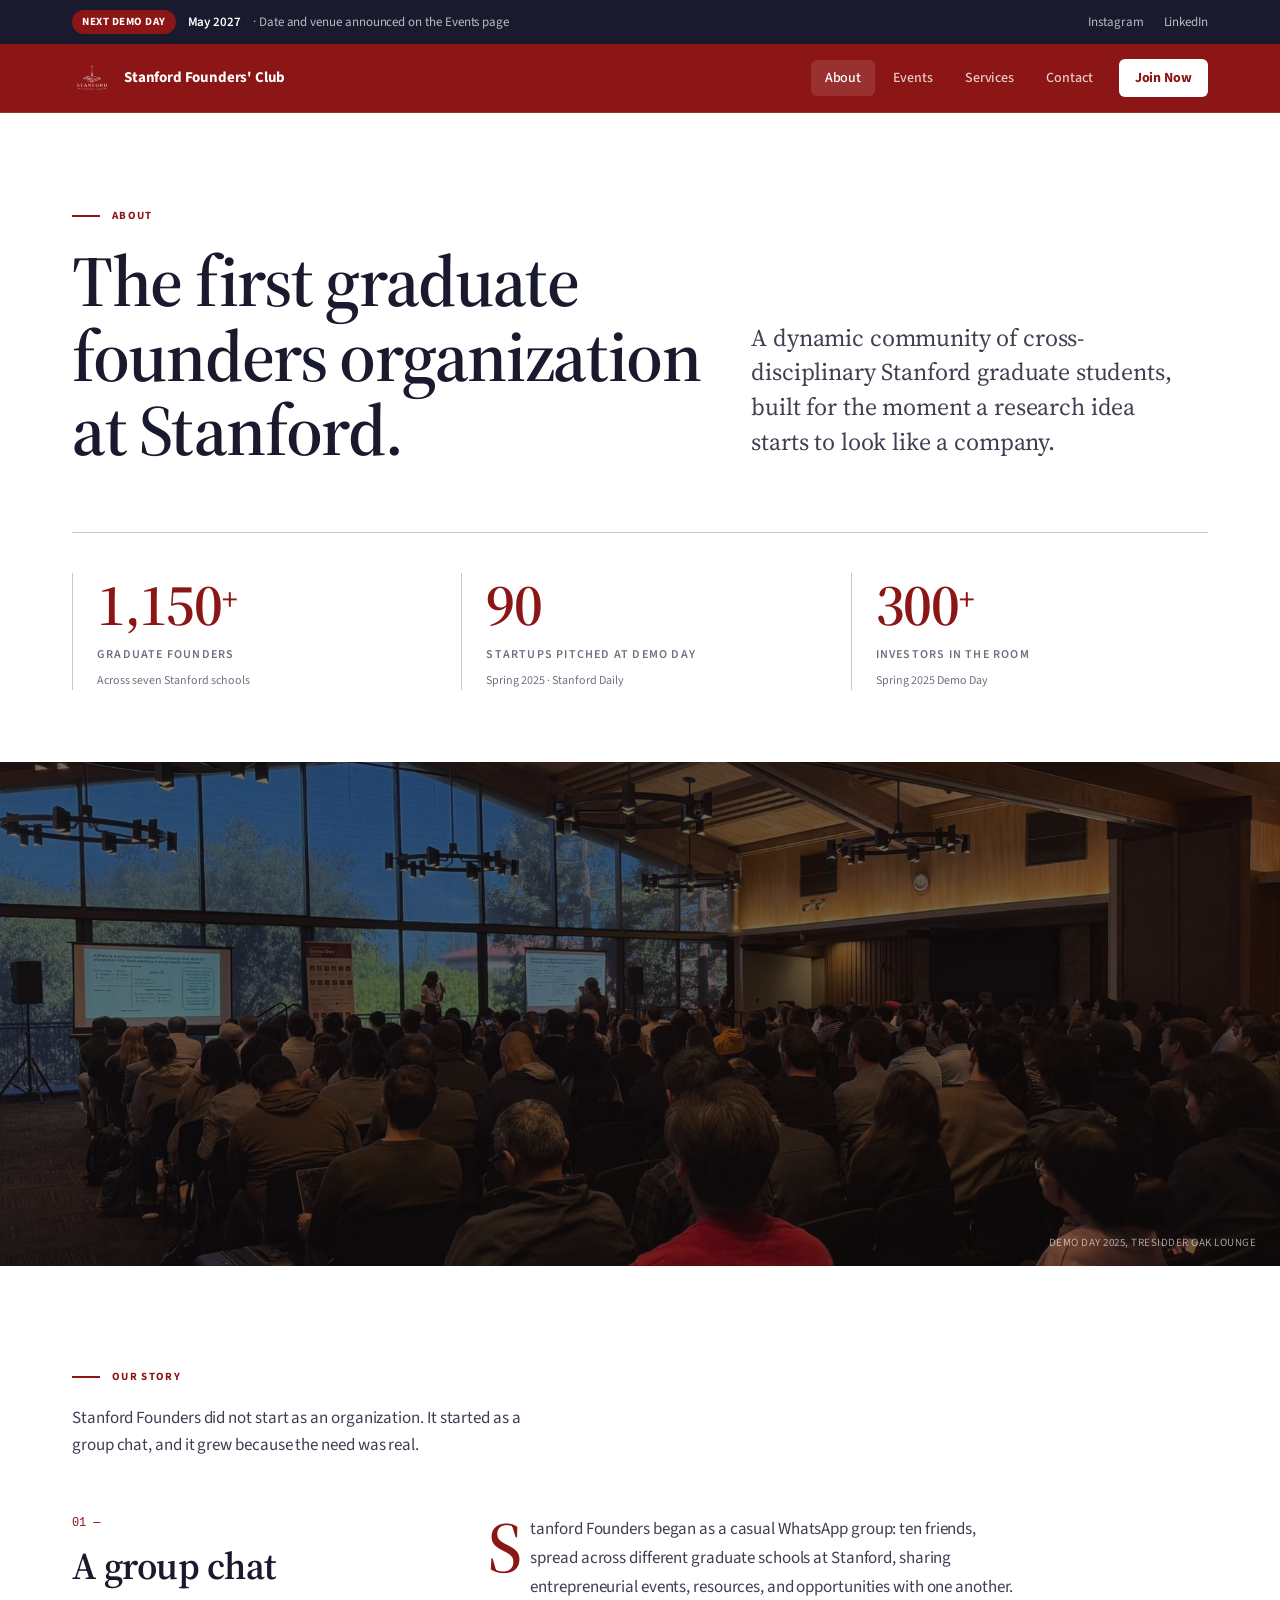
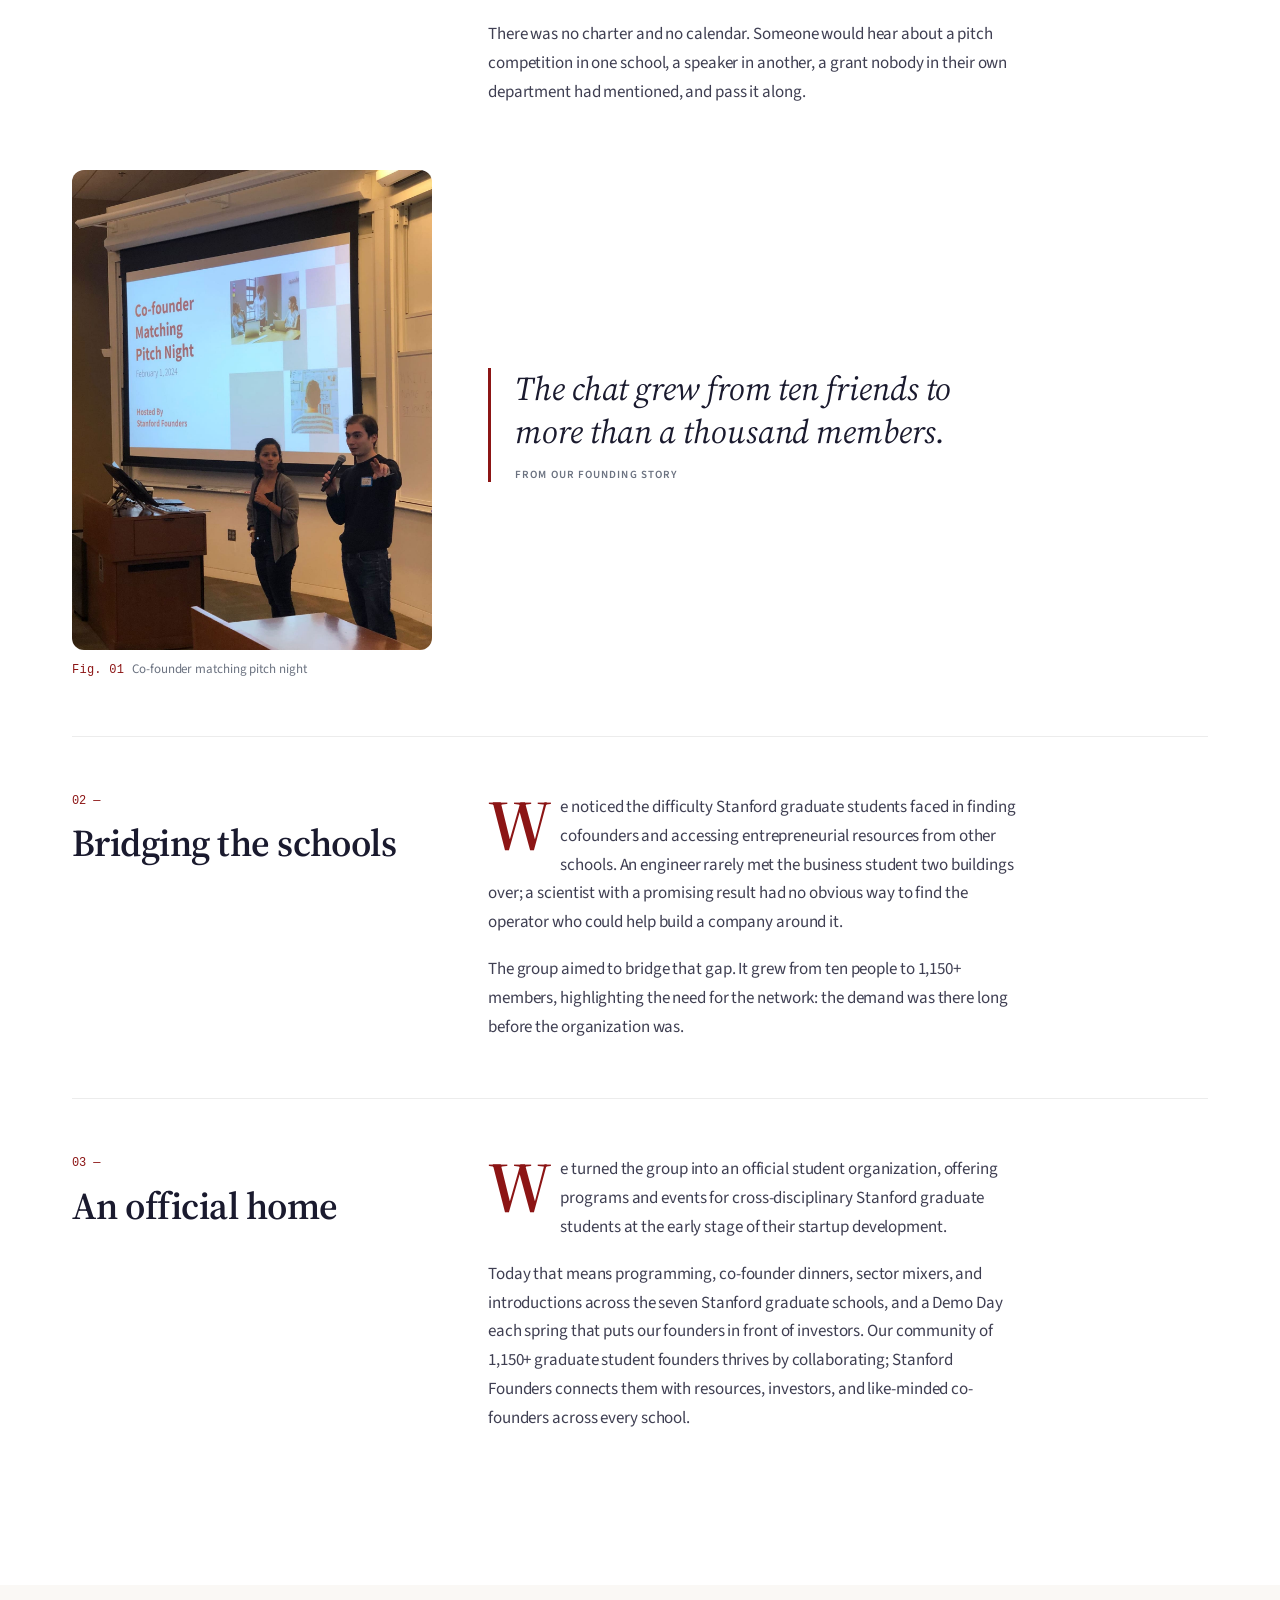
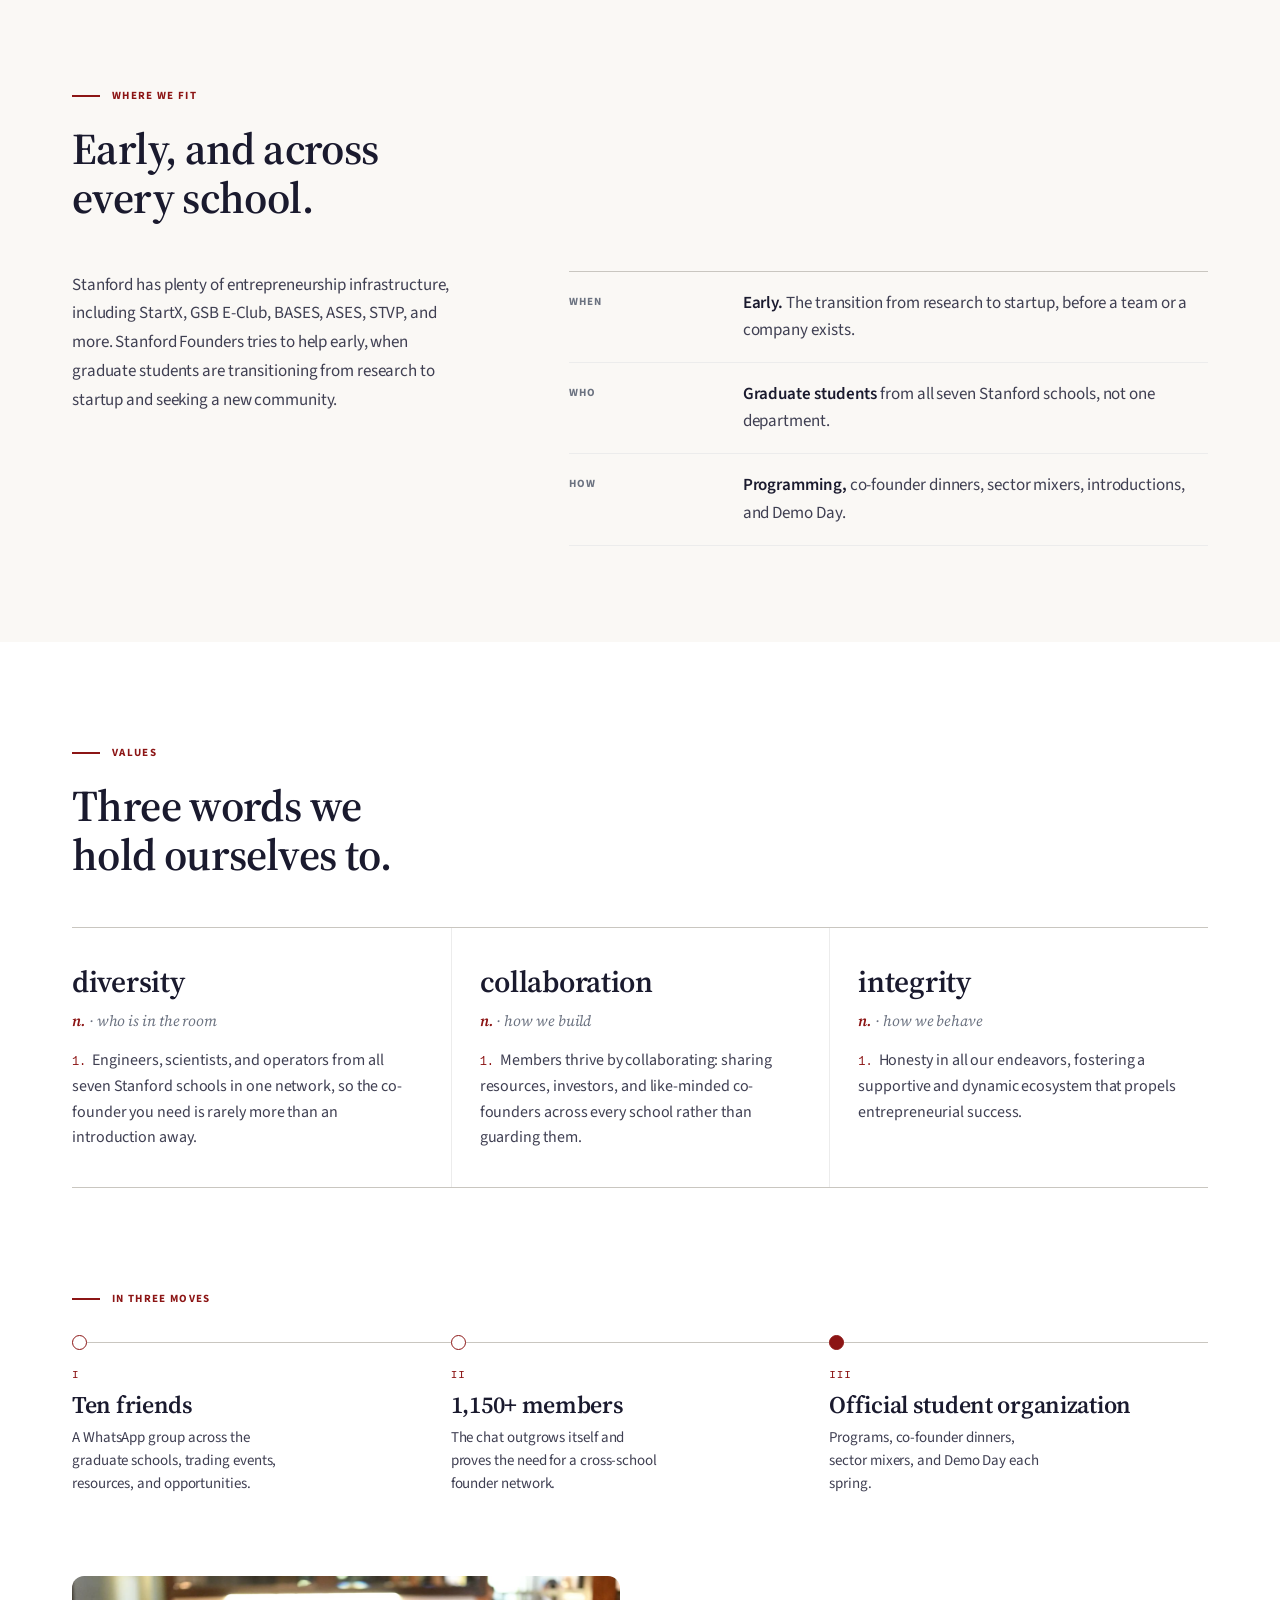
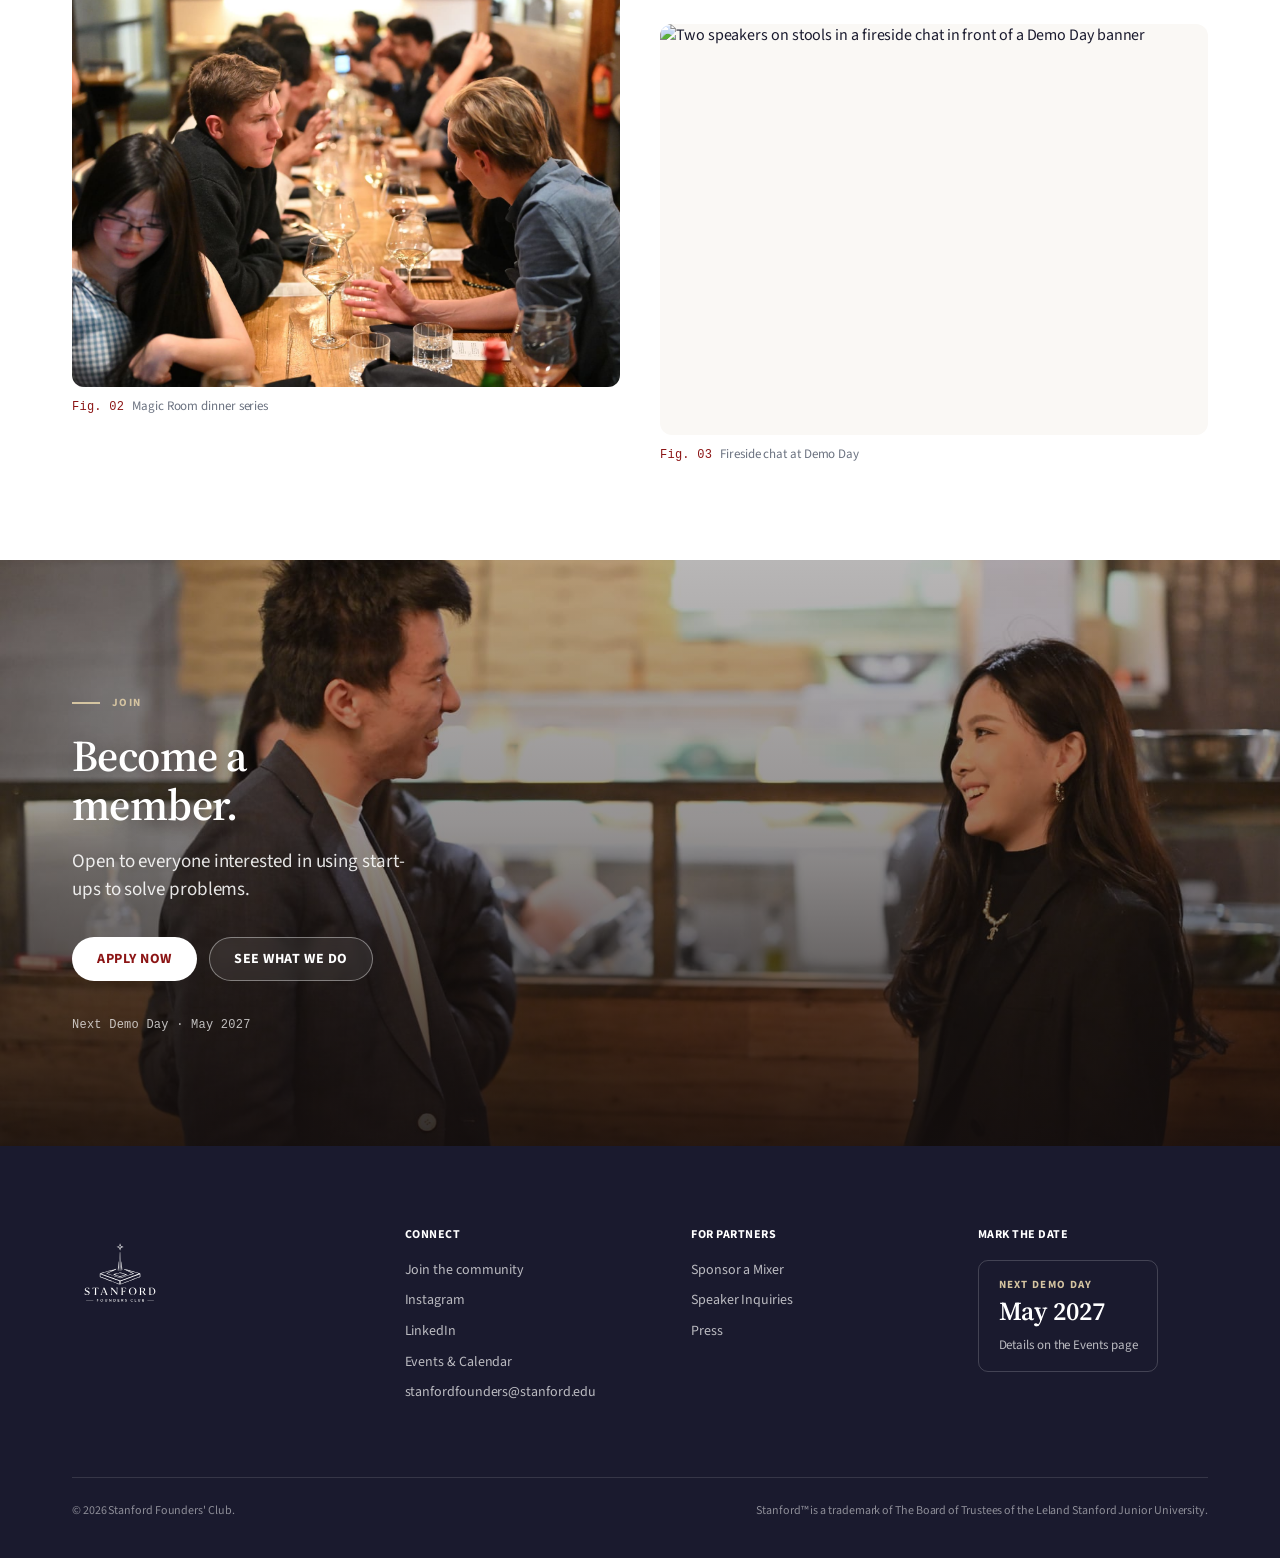
==== about.html @ 64af8422 "Redesign About and Contact pages on the brand refresh - About: headline spread with sourced stats, D" ====
<!DOCTYPE html>
<html lang="en">
<head>
<meta charset="UTF-8">
<meta name="viewport" content="width=device-width, initial-scale=1.0">
<title>About | Stanford Founders</title>
<meta name="description" content="Stanford Founders' Club is the first graduate founders organization at Stanford: 1,150+ graduate students across seven schools, grown from a ten-person group chat into an official student organization.">
<link rel="stylesheet" href="static/css/styles.css">
<link rel="icon" href="assets/logo/SFC_Cardinal.svg" type="image/svg+xml">
<script src="static/js/components.js" defer></script>
<style>
  /* ── Opening spread ── */
  .about-open { padding: 88px 0 72px; }
  .about-open .grid { align-items: end; }
  .about-open .display { max-width: 19ch; }
  .about-open .lede-serif { max-width: 36ch; }
  @media (min-width: 900px) {
    .about-open .lede-serif { padding-bottom: 8px; }
  }
  .about-open .rule--strong { margin: 64px 0 40px; }
  @media (max-width: 880px) {
    .about-open { padding: 56px 0 56px; }
    .about-open .rule--strong { margin: 40px 0 32px; }
  }

  /* ── Full-bleed photograph, no copy over it ── */
  .about-band { padding: 0; min-height: 56vh; }
  @media (max-width: 880px) { .about-band { min-height: 42vh; } }

  /* ── Story chapters ── */
  .about-story .story-head { max-width: 60ch; margin-bottom: 56px; }
  .about-story .story-head p { font-size: 17px; line-height: 1.6; color: var(--text-2); }
  .about-interlude {
    display: grid; gap: 32px; align-items: center;
    padding: 8px 0 56px;
  }
  @media (min-width: 900px) {
    .about-interlude { grid-template-columns: 4fr 8fr; gap: 56px; }
  }
  .about-interlude .pullquote { margin: 0; }
  .about-interlude .fig { max-width: 360px; }
  @media (max-width: 880px) { .about-interlude .fig { max-width: 300px; } }

  /* ── Positioning ledger ── */
  .about-fit .display-md { max-width: 20ch; margin-bottom: 48px; }
  .about-fit .prose p { max-width: 48ch; }
  .about-fit .grid { align-items: start; }

  /* ── Values glossary ── */
  .about-values .display-md { max-width: 22ch; margin-bottom: 48px; }

  /* ── Timeline + photo pair ── */
  .about-arc { padding-top: 0; }
  .about-arc .timeline { margin-top: 8px; }
  .about-pair { display: grid; gap: 32px; margin-top: 80px; }
  @media (min-width: 900px) {
    .about-pair { grid-template-columns: 1fr 1fr; gap: 40px; }
    .about-pair .fig:nth-child(2) { margin-top: 48px; }
  }
  @media (max-width: 880px) { .about-pair { margin-top: 56px; } }

  /* ── Closing call ── */
  .about-cta { padding: 128px 0 112px; }
  .about-cta .display-md { max-width: 14ch; }
  .about-cta p.line { font-size: 19px; line-height: 1.5; max-width: 40ch; margin-top: 18px; }
  .about-cta .actions { display: flex; gap: 12px; flex-wrap: wrap; margin-top: 32px; }
  .about-cta .next { display: block; margin-top: 36px; color: rgba(255,255,255,0.72); }
  @media (max-width: 880px) { .about-cta { padding: 88px 0 80px; } }
</style>
</head>
<body data-page="about">
<a class="skip-link" href="#main">Skip to content</a>
<div id="header-placeholder"></div>

<main id="main">

  <!-- 1. Opening spread -->
  <section class="section about-open">
    <div class="wrap">
      <div class="eyebrow-line">About</div>
      <div class="grid grid-7-5">
        <h1 class="display">The first graduate founders organization at Stanford.</h1>
        <p class="lede-serif">A dynamic community of cross-disciplinary Stanford graduate students, built for the moment a research idea starts to look like a company.</p>
      </div>
      <hr class="rule rule--strong">
      <div class="stat-row">
        <div class="stat">
          <div class="num">1,150<sup>+</sup></div>
          <div class="label">Graduate founders<span class="source">Across seven Stanford schools</span></div>
        </div>
        <div class="stat">
          <div class="num">90</div>
          <div class="label">Startups pitched at Demo Day<span class="source">Spring 2025 · Stanford Daily</span></div>
        </div>
        <div class="stat">
          <div class="num">300<sup>+</sup></div>
          <div class="label">Investors in the room<span class="source">Spring 2025 Demo Day</span></div>
        </div>
      </div>
    </div>
  </section>

  <!-- 2. Full-bleed photograph -->
  <section class="band-photo band-photo--even about-band" aria-label="Demo Day 2025 at Tresidder Oak Lounge">
    <img src="images/events/dd25-tresidder-wide.jpg" alt="A packed Tresidder Oak Lounge at Demo Day 2025, seen from the back of the room with the stage ahead" width="1800" height="1350" fetchpriority="high">
    <div class="photo-credit">Demo Day 2025, Tresidder Oak Lounge</div>
  </section>

  <!-- 3. The story, in chapters -->
  <section class="section about-story">
    <div class="wrap">
      <div class="story-head">
        <div class="eyebrow-line">Our story</div>
        <p>Stanford Founders did not start as an organization. It started as a group chat, and it grew because the need was real.</p>
      </div>

      <article class="chapter">
        <div class="chapter-head">
          <span class="no">01 —</span>
          <h2>A group chat</h2>
        </div>
        <div class="prose drop-cap">
          <p>Stanford Founders began as a casual WhatsApp group: ten friends, spread across different graduate schools at Stanford, sharing entrepreneurial events, resources, and opportunities with one another.</p>
          <p>There was no charter and no calendar. Someone would hear about a pitch competition in one school, a speaker in another, a grant nobody in their own department had mentioned, and pass it along.</p>
        </div>
      </article>

      <div class="about-interlude">
        <figure class="fig reveal">
          <div class="photo-frame photo-frame--3x4">
            <img src="images/events/pitch-night-hosting.jpg" alt="Two hosts with a microphone in front of a Co-founder Matching Pitch Night title slide" width="1350" height="1800" loading="lazy">
          </div>
          <figcaption><span class="fig-no">Fig. 01</span>Co-founder matching pitch night</figcaption>
        </figure>
        <blockquote class="pullquote">
          The chat grew from ten friends to more than a thousand members.
          <cite>From our founding story</cite>
        </blockquote>
      </div>

      <article class="chapter">
        <div class="chapter-head">
          <span class="no">02 —</span>
          <h2>Bridging the schools</h2>
        </div>
        <div class="prose drop-cap">
          <p>We noticed the difficulty Stanford graduate students faced in finding cofounders and accessing entrepreneurial resources from other schools. An engineer rarely met the business student two buildings over; a scientist with a promising result had no obvious way to find the operator who could help build a company around it.</p>
          <p>The group aimed to bridge that gap. It grew from ten people to 1,150+ members, highlighting the need for the network: the demand was there long before the organization was.</p>
        </div>
      </article>

      <article class="chapter">
        <div class="chapter-head">
          <span class="no">03 —</span>
          <h2>An official home</h2>
        </div>
        <div class="prose drop-cap">
          <p>We turned the group into an official student organization, offering programs and events for cross-disciplinary Stanford graduate students at the early stage of their startup development.</p>
          <p>Today that means programming, co-founder dinners, sector mixers, and introductions across the seven Stanford graduate schools, and a Demo Day each spring that puts our founders in front of investors. Our community of 1,150+ graduate student founders thrives by collaborating; Stanford Founders connects them with resources, investors, and like-minded co-founders across every school.</p>
        </div>
      </article>
    </div>
  </section>

  <!-- 4. Where we fit -->
  <section class="section section--tinted about-fit">
    <div class="wrap">
      <div class="eyebrow-line">Where we fit</div>
      <h2 class="display-md">Early, and across every school.</h2>
      <div class="grid grid-5-7">
        <div class="prose">
          <p>Stanford has plenty of entrepreneurship infrastructure, including StartX, GSB E-Club, BASES, ASES, STVP, and more. Stanford Founders tries to help early, when graduate students are transitioning from research to startup and seeking a new community.</p>
        </div>
        <dl class="spec">
          <div>
            <dt>When</dt>
            <dd><strong>Early.</strong> The transition from research to startup, before a team or a company exists.</dd>
          </div>
          <div>
            <dt>Who</dt>
            <dd><strong>Graduate students</strong> from all seven Stanford schools, not one department.</dd>
          </div>
          <div>
            <dt>How</dt>
            <dd><strong>Programming,</strong> co-founder dinners, sector mixers, introductions, and Demo Day.</dd>
          </div>
        </dl>
      </div>
    </div>
  </section>

  <!-- 5. Values as a glossary -->
  <section class="section about-values">
    <div class="wrap">
      <div class="eyebrow-line">Values</div>
      <h2 class="display-md">Three words we hold ourselves to.</h2>
      <div class="glossary">
        <div>
          <div class="headword">diversity</div>
          <div class="pos"><b>n.</b> · who is in the room</div>
          <p class="sense"><span class="n">1.</span>Engineers, scientists, and operators from all seven Stanford schools in one network, so the co-founder you need is rarely more than an introduction away.</p>
        </div>
        <div>
          <div class="headword">collaboration</div>
          <div class="pos"><b>n.</b> · how we build</div>
          <p class="sense"><span class="n">1.</span>Members thrive by collaborating: sharing resources, investors, and like-minded co-founders across every school rather than guarding them.</p>
        </div>
        <div>
          <div class="headword">integrity</div>
          <div class="pos"><b>n.</b> · how we behave</div>
          <p class="sense"><span class="n">1.</span>Honesty in all our endeavors, fostering a supportive and dynamic ecosystem that propels entrepreneurial success.</p>
        </div>
      </div>
    </div>
  </section>

  <!-- 6. Timeline + 7. Photo pair -->
  <section class="section about-arc">
    <div class="wrap">
      <div class="eyebrow-line">In three moves</div>
      <ol class="timeline">
        <li>
          <span class="mark">I</span>
          <h3>Ten friends</h3>
          <p>A WhatsApp group across the graduate schools, trading events, resources, and opportunities.</p>
        </li>
        <li>
          <span class="mark">II</span>
          <h3>1,150+ members</h3>
          <p>The chat outgrows itself and proves the need for a cross-school founder network.</p>
        </li>
        <li class="is-now">
          <span class="mark">III</span>
          <h3>Official student organization</h3>
          <p>Programs, co-founder dinners, sector mixers, and Demo Day each spring.</p>
        </li>
      </ol>

      <div class="about-pair">
        <figure class="fig reveal">
          <div class="photo-frame photo-frame--4x3 photo-frame--zoom">
            <img src="images/events/magic-room-table.jpg" alt="A long dinner table of graduate founders in conversation at a Magic Room dinner" width="1800" height="1200" loading="lazy">
          </div>
          <figcaption><span class="fig-no">Fig. 02</span>Magic Room dinner series</figcaption>
        </figure>
        <figure class="fig reveal">
          <div class="photo-frame photo-frame--4x3 photo-frame--zoom">
            <img src="images/events/sophie-fireside.jpg" alt="Two speakers on stools in a fireside chat in front of a Demo Day banner" width="1800" height="1200" loading="lazy">
          </div>
          <figcaption><span class="fig-no">Fig. 03</span>Fireside chat at Demo Day</figcaption>
        </figure>
      </div>
    </div>
  </section>

  <!-- 8. Closing call -->
  <section class="band-photo about-cta">
    <img src="images/events/networking-portrait.jpg" alt="Two members talking in a warm-lit room at a Stanford Founders event" width="1800" height="1200" loading="lazy">
    <div class="wrap">
      <div class="eyebrow-line">Join</div>
      <h2 class="display-md">Become a member.</h2>
      <p class="line">Open to everyone interested in using start-ups to solve problems.</p>
      <div class="actions">
        <a href="https://forms.gle/DWG3xHtUywoQrMCA6" target="_blank" rel="noopener" class="btn on-photo">Apply now</a>
        <a href="services.html" class="btn on-photo-secondary">See what we do</a>
      </div>
      <span class="mono next">Next Demo Day · May 2027</span>
    </div>
  </section>

</main>

<div id="footer-placeholder"></div>
</body>
</html>
---- static/css/styles.css ----
/* ──────────────────────────────────────────────────────────────
   Stanford Founders' Club, site-rich stylesheet
   Image-led variant of brand/guidelines.md and brand/DESIGN.md (v2.1)
   Palette: Cardinal #8C1515 · Ink #1A1A2E · Parchment #FAF8F5 ·
            Steel #6B7280 · White #FFFFFF
   Type:    Source Serif 4 (display/headline/subhead/quote)
            Source Sans 3 (body/eyebrow/button)
   ────────────────────────────────────────────────────────────── */

@import url('https://fonts.googleapis.com/css2?family=Source+Sans+3:ital,wght@0,400;0,500;0,600;0,700;1,400&family=Source+Serif+4:ital,opsz,wght@0,8..60,400;0,8..60,500;0,8..60,600;0,8..60,700;1,8..60,400;1,8..60,600&display=swap');

*, *::before, *::after { box-sizing: border-box; margin: 0; padding: 0; }

:root {
  --cardinal: #8C1515;
  --cardinal-dark: #7A1212;
  --ink: #1A1A2E;
  --parchment: #FAF8F5;
  --steel: #6B7280;
  --white: #FFFFFF;
  --hairline: #ECECEC;
  --max: 1200px;

  /* Editorial layer tokens (added in the 2026 overhaul) */
  --serif: 'Source Serif 4', Georgia, 'Times New Roman', serif;
  --sans: 'Source Sans 3', -apple-system, BlinkMacSystemFont, system-ui, sans-serif;
  --mono: ui-monospace, SFMono-Regular, Menlo, Consolas, monospace;
  --text: var(--ink);
  --text-2: #3F3F52;
  --muted: var(--steel);
  --surface: var(--white);
  --surface-2: var(--parchment);
  --line: var(--hairline);
  --line-strong: #C9C6C0;
  --sandstone: #D5C4A1;
  --nav-h: 69px;
  --ease-out: cubic-bezier(0.22, 1, 0.36, 1);
}

html { scroll-behavior: smooth; }

body {
  font-family: 'Source Sans 3', -apple-system, BlinkMacSystemFont, system-ui, sans-serif;
  background: var(--white);
  color: var(--ink);
  font-size: 16px;
  font-weight: 400;
  line-height: 1.47;
  letter-spacing: -0.005em;
  -webkit-font-smoothing: antialiased;
  -moz-osx-font-smoothing: grayscale;
}

/* Headings use Source Serif 4. Per type-scale spec: display hero 700/1.10/-0.012em,
   section headline + subhead 600/1.20–1.30/-0.012em / -0.008em. */
h1, h2, h3, .headline {
  font-family: 'Source Serif 4', Georgia, 'Times New Roman', serif;
  font-weight: 600;
  letter-spacing: -0.012em;
  line-height: 1.20;
}
h1 { font-weight: 700; line-height: 1.10; letter-spacing: -0.012em; }
a { color: inherit; text-decoration: none; }
img { max-width: 100%; display: block; }

.wrap { max-width: var(--max); margin: 0 auto; padding: 0 32px; }
.wrap-narrow { max-width: 1100px; margin: 0 auto; padding: 0 32px; }

/* ── Utility bar ── */
.utility {
  background: var(--ink);
  color: var(--white);
  font-size: 13px;
  letter-spacing: -0.005em;
}
.utility .wrap {
  display: flex;
  align-items: center;
  justify-content: space-between;
  padding-top: 10px;
  padding-bottom: 10px;
  gap: 16px;
}
.utility .demo-day {
  display: inline-flex;
  align-items: center;
  gap: 12px;
  color: var(--white);
  transition: opacity 0.15s;
}
.utility .demo-day:hover { opacity: 0.85; }
.utility .demo-day .pill {
  background: var(--cardinal);
  color: var(--white);
  font-size: 11px;
  font-weight: 700;
  text-transform: uppercase;
  letter-spacing: 0.5px;
  padding: 4px 10px;
  border-radius: 20px;
}
.utility .demo-day strong { font-weight: 600; }
.utility .demo-day .meta { color: rgba(255,255,255,0.7); }
.utility .social { display: inline-flex; gap: 20px; color: rgba(255,255,255,0.7); }
.utility .social a { transition: color 0.15s; }
.utility .social a:hover { color: var(--white); }

/* ── Primary navigation ── */
nav.primary {
  position: sticky;
  top: 0;
  z-index: 100;
  background: var(--cardinal);
  border-bottom: 1px solid rgba(255,255,255,0.12);
}
nav.primary .wrap {
  display: flex;
  align-items: center;
  justify-content: space-between;
  padding-top: 14px;
  padding-bottom: 14px;
}
nav.primary .brand {
  display: flex;
  align-items: center;
  gap: 12px;
}
nav.primary .brand img { height: 40px; width: auto; }
nav.primary .brand .name {
  color: var(--white);
  font-size: 15px;
  font-weight: 700;
  letter-spacing: -0.011em;
}
nav.primary .links { display: flex; align-items: center; gap: 4px; }
nav.primary .links a {
  color: rgba(255,255,255,0.78);
  font-size: 14px;
  font-weight: 500;
  padding: 8px 14px;
  border-radius: 6px;
  transition: color 0.15s, background 0.15s;
}
nav.primary .links a:hover { color: var(--white); background: rgba(255,255,255,0.08); }
nav.primary .links a.active { color: var(--white); background: rgba(255,255,255,0.12); }
nav.primary .links .cta {
  background: var(--white);
  color: var(--cardinal);
  font-weight: 700;
  margin-left: 8px;
  padding: 9px 16px;
}
nav.primary .links .cta:hover { background: var(--parchment); color: var(--cardinal); }

/* ── Buttons ── */
.btn {
  display: inline-flex;
  align-items: center;
  gap: 8px;
  font-weight: 700;
  font-size: 14px;
  line-height: 1.0;
  text-transform: uppercase;
  letter-spacing: 0.04em;
  padding: 14px 24px;
  border-radius: 8px;
  border: 1.5px solid transparent;
  cursor: pointer;
  transition: background 0.15s, color 0.15s, border-color 0.15s, transform 0.05s;
  font-family: 'Source Sans 3', -apple-system, BlinkMacSystemFont, system-ui, sans-serif;
}
.btn:active { transform: translateY(1px); }
.btn.primary { background: var(--cardinal); color: var(--white); }
.btn.primary:hover { background: var(--cardinal-dark); }
.btn.secondary { background: transparent; color: var(--ink); border-color: var(--ink); }
.btn.secondary:hover { background: var(--ink); color: var(--white); }
.btn.on-cardinal { background: var(--white); color: var(--cardinal); }
.btn.on-cardinal:hover { background: var(--parchment); }
.btn.on-cardinal-secondary {
  background: transparent;
  color: var(--white);
  border-color: rgba(255,255,255,0.5);
}
.btn.on-cardinal-secondary:hover { border-color: var(--white); background: rgba(255,255,255,0.08); }
.btn.on-photo {
  background: var(--white);
  color: var(--cardinal);
}
.btn.on-photo:hover { background: var(--parchment); }
.btn.on-photo-secondary {
  background: rgba(255,255,255,0.08);
  color: var(--white);
  border-color: rgba(255,255,255,0.4);
  backdrop-filter: blur(4px);
}
.btn.on-photo-secondary:hover { border-color: var(--white); background: rgba(255,255,255,0.18); }
.btn.full { width: 100%; justify-content: center; }
.btn:disabled, .btn[disabled] { opacity: 0.6; cursor: not-allowed; }

/* ── Hero with full-bleed photo ── */
.hero-photo {
  position: relative;
  min-height: 640px;
  background: var(--ink);
  color: var(--white);
  overflow: hidden;
  isolation: isolate;
}
.hero-photo .bg {
  position: absolute;
  inset: 0;
  background-size: cover;
  background-position: center;
  z-index: -2;
}
.hero-photo .scrim {
  position: absolute;
  inset: 0;
  background: linear-gradient(135deg,
    rgba(140, 21, 21, 0.78) 0%,
    rgba(140, 21, 21, 0.55) 45%,
    rgba(26, 26, 46, 0.70) 100%);
  z-index: -1;
}
.hero-photo .wrap {
  position: relative;
  display: flex;
  flex-direction: column;
  justify-content: center;
  min-height: 640px;
  padding-top: 96px;
  padding-bottom: 96px;
}
.hero-photo .eyebrow {
  font-size: 11px;
  font-weight: 600;
  text-transform: uppercase;
  letter-spacing: 0.5px;
  color: rgba(255,255,255,0.85);
  margin-bottom: 24px;
}
.hero-photo h1 {
  font-weight: 700;
  font-size: 76px;
  color: var(--white);
  max-width: 920px;
  margin-bottom: 24px;
  text-shadow: 0 2px 20px rgba(0,0,0,0.25);
}
.hero-photo h1 .accent { color: var(--white); position: relative; }
.hero-photo h1 .accent::after {
  content: "";
  position: absolute;
  left: 0;
  right: 0;
  bottom: 6px;
  height: 12px;
  background: rgba(255,255,255,0.25);
  z-index: -1;
}
.hero-photo p.lede {
  font-size: 22px;
  line-height: 1.55;
  color: rgba(255,255,255,0.92);
  max-width: 720px;
  margin-bottom: 40px;
  letter-spacing: -0.011em;
  text-shadow: 0 1px 10px rgba(0,0,0,0.2);
}
.hero-photo .actions { display: flex; gap: 12px; flex-wrap: wrap; }
.hero-photo .photo-credit {
  position: absolute;
  bottom: 16px;
  right: 24px;
  font-size: 11px;
  color: rgba(255,255,255,0.55);
  text-transform: uppercase;
  letter-spacing: 0.5px;
  z-index: 1;
}

/* ── Page hero (interior pages, smaller, with photo strip) ── */
.page-hero {
  position: relative;
  min-height: 380px;
  background: var(--ink);
  color: var(--white);
  overflow: hidden;
  isolation: isolate;
}
.page-hero .bg {
  position: absolute;
  inset: 0;
  background-size: cover;
  background-position: center;
  z-index: -2;
}
.page-hero .scrim {
  position: absolute;
  inset: 0;
  background: linear-gradient(135deg,
    rgba(140, 21, 21, 0.78) 0%,
    rgba(26, 26, 46, 0.78) 100%);
  z-index: -1;
}
.page-hero .wrap {
  position: relative;
  display: flex;
  flex-direction: column;
  justify-content: center;
  min-height: 380px;
  padding-top: 80px;
  padding-bottom: 64px;
}

/* Light variant: white bg, no scrim, ink text. Use when a header should not carry a photo. */
.page-hero.light {
  background: var(--white);
  color: var(--ink);
  border-bottom: 1px solid var(--hairline);
  min-height: auto;
}
.page-hero.light .scrim,
.page-hero.light .bg { display: none; }
.page-hero.light .wrap {
  min-height: auto;
  padding-top: 96px;
  padding-bottom: 72px;
}
.page-hero.light .eyebrow { color: var(--cardinal); }
.page-hero.light h1 { color: var(--ink); text-shadow: none; }
.page-hero.light p { color: var(--steel); }
.page-hero .eyebrow {
  font-size: 11px;
  font-weight: 600;
  text-transform: uppercase;
  letter-spacing: 0.5px;
  color: rgba(255,255,255,0.85);
  margin-bottom: 16px;
}
.page-hero h1 {
  font-weight: 700;
  font-size: 56px;
  color: var(--white);
  max-width: 820px;
  margin-bottom: 16px;
}
.page-hero p {
  font-size: 19px;
  color: rgba(255,255,255,0.88);
  line-height: 1.55;
  max-width: 720px;
  letter-spacing: -0.011em;
}

/* ── Stats strip ── */
.stats {
  background: var(--parchment);
  padding: 64px 0;
}
.stats-grid { display: grid; grid-template-columns: repeat(4, 1fr); gap: 48px; }
.stat .num {
  font-family: 'Source Serif 4', Georgia, 'Times New Roman', serif;
  font-weight: 700;
  font-size: 56px;
  color: var(--cardinal);
  line-height: 1.10;
  letter-spacing: -0.012em;
  margin-bottom: 12px;
}
.stat .label { font-size: 14px; line-height: 1.5; color: var(--ink); font-weight: 500; }
.stat .source { display: block; margin-top: 8px; font-size: 12px; color: var(--steel); font-weight: 400; }

/* ── Body section ── */
section.body {
  padding: 96px 0;
  border-bottom: 1px solid var(--hairline);
}
section.body.tinted { background: var(--parchment); }
section.body.dark { background: var(--ink); color: rgba(255,255,255,0.85); border-bottom: none; }
section.body.dark .section-header h2 { color: var(--white); }
section.body.dark .section-header p { color: rgba(255,255,255,0.7); }
section.body.dark .section-header .eyebrow { color: rgba(255,255,255,0.6); }

.section-header { margin-bottom: 56px; max-width: 760px; }
.section-header.center { margin-left: auto; margin-right: auto; text-align: center; }
.section-header .eyebrow {
  font-size: 11px;
  font-weight: 600;
  text-transform: uppercase;
  letter-spacing: 0.5px;
  color: var(--cardinal);
  margin-bottom: 16px;
}
.section-header h2 { font-weight: 600; font-size: 32px; color: var(--ink); margin-bottom: 16px; line-height: 1.20; letter-spacing: -0.012em; }
.section-header p { font-size: 18px; color: var(--steel); line-height: 1.55; }

/* ── Pillars (image cards) ── */
.pillars-photo {
  display: grid;
  grid-template-columns: repeat(2, 1fr);
  gap: 24px;
}
.pillar-photo {
  position: relative;
  border-radius: 14px;
  overflow: hidden;
  isolation: isolate;
  min-height: 320px;
  display: flex;
  flex-direction: column;
  justify-content: flex-end;
  padding: 32px;
  color: var(--white);
  cursor: pointer;
  transition: transform 0.2s;
}
.pillar-photo:hover { transform: translateY(-3px); }
.pillar-photo .bg {
  position: absolute;
  inset: 0;
  background-size: cover;
  background-position: center;
  z-index: -2;
  transition: transform 0.4s ease;
}
.pillar-photo:hover .bg { transform: scale(1.04); }
.pillar-photo .scrim {
  position: absolute;
  inset: 0;
  background: linear-gradient(180deg,
    rgba(26,26,46,0.10) 0%,
    rgba(26,26,46,0.55) 55%,
    rgba(140,21,21,0.85) 100%);
  z-index: -1;
}
.pillar-photo .num {
  font-size: 12px;
  font-weight: 700;
  color: rgba(255,255,255,0.85);
  letter-spacing: 0.5px;
  margin-bottom: 12px;
}
.pillar-photo h3 { font-weight: 600; font-size: 26px; color: var(--white); margin-bottom: 10px; line-height: 1.20; letter-spacing: -0.012em; }
.pillar-photo p { font-size: 15px; color: rgba(255,255,255,0.88); line-height: 1.55; max-width: 480px; }

/* ── Founder voices (with portraits) ── */
.voices-photo {
  display: grid;
  grid-template-columns: repeat(2, 1fr);
  gap: 24px;
}
.voice-photo {
  background: var(--white);
  border-radius: 12px;
  padding: 36px;
  box-shadow: 0 1px 3px rgba(0,0,0,0.05);
  display: flex;
  flex-direction: column;
}
.voice-photo .quote {
  font-family: 'Source Serif 4', Georgia, 'Times New Roman', serif;
  font-style: italic;
  font-weight: 600;
  font-size: 22px;
  line-height: 1.35;
  color: var(--ink);
  margin-bottom: 24px;
  letter-spacing: -0.008em;
  flex: 1;
}
.voice-photo .quote::before {
  content: "“";
  color: var(--cardinal);
  font-size: 32px;
  line-height: 0;
  vertical-align: -0.2em;
  margin-right: 4px;
}
.voice-photo .attr {
  display: flex;
  align-items: center;
  gap: 14px;
  padding-top: 20px;
  border-top: 1px solid var(--hairline);
}
.voice-photo .portrait {
  width: 56px;
  height: 56px;
  border-radius: 50%;
  object-fit: cover;
  flex-shrink: 0;
  background: var(--parchment);
}
.voice-photo .who .name { font-weight: 700; font-size: 15px; color: var(--ink); }
.voice-photo .who .role { font-size: 13px; color: var(--steel); }

/* ── Event gallery ── */
.gallery {
  display: grid;
  grid-template-columns: repeat(12, 1fr);
  grid-auto-rows: 220px;
  gap: 16px;
}
.gallery .item {
  position: relative;
  border-radius: 12px;
  overflow: hidden;
  background-size: cover;
  background-position: center;
  isolation: isolate;
}
.gallery .item::after {
  content: "";
  position: absolute;
  inset: 0;
  background: linear-gradient(180deg, rgba(0,0,0,0) 50%, rgba(0,0,0,0.55) 100%);
  z-index: 0;
}
.gallery .item .caption {
  position: absolute;
  bottom: 0;
  left: 0;
  right: 0;
  padding: 18px 20px;
  color: var(--white);
  z-index: 1;
}
.gallery .item .caption .label {
  font-size: 10px;
  font-weight: 700;
  text-transform: uppercase;
  letter-spacing: 0.5px;
  color: rgba(255,255,255,0.75);
  margin-bottom: 4px;
}
.gallery .item .caption h4 { font-size: 18px; font-weight: 700; color: var(--white); }

/* Layout pattern: 6/6/6/6/4/4/4 → 12-col grid */
.gallery .item.col-7 { grid-column: span 7; grid-row: span 2; }
.gallery .item.col-5 { grid-column: span 5; }
.gallery .item.col-6 { grid-column: span 6; }
.gallery .item.col-4 { grid-column: span 4; }

/* ── Principles ── */
.principles {
  display: grid;
  grid-template-columns: repeat(3, 1fr);
  gap: 32px;
}
.principle { border-top: 3px solid var(--cardinal); padding-top: 28px; }
.principle h3 { font-weight: 600; font-size: 22px; color: var(--ink); margin-bottom: 12px; line-height: 1.30; letter-spacing: -0.008em; }
.principle p { font-size: 15px; color: var(--steel); line-height: 1.6; }

/* ── Final CTA on photo ── */
.final-cta {
  position: relative;
  padding: 96px 0;
  color: var(--white);
  overflow: hidden;
  isolation: isolate;
  border-bottom: none;
}
.final-cta .bg {
  position: absolute; inset: 0; background-size: cover; background-position: center; z-index: -2;
}
.final-cta .scrim {
  position: absolute; inset: 0;
  background: linear-gradient(135deg, rgba(140,21,21,0.92) 0%, rgba(122,18,18,0.90) 100%);
  z-index: -1;
}
.final-cta .eyebrow {
  color: rgba(255,255,255,0.7);
  font-size: 11px;
  font-weight: 600;
  text-transform: uppercase;
  letter-spacing: 0.5px;
  margin-bottom: 16px;
}
.final-cta h2 {
  font-weight: 700;
  font-size: 48px;
  color: var(--white);
  max-width: 760px;
  margin-bottom: 20px;
}
.final-cta p {
  font-size: 19px;
  color: rgba(255,255,255,0.88);
  max-width: 640px;
  margin-bottom: 36px;
  line-height: 1.55;
  letter-spacing: -0.011em;
}
.final-cta .actions { display: flex; gap: 12px; flex-wrap: wrap; }

/* ── Two-column prose (about) ── */
.prose-grid {
  display: grid;
  grid-template-columns: 220px 1fr;
  gap: 56px;
  margin-bottom: 72px;
  padding-top: 32px;
  border-top: 1px solid var(--hairline);
}
.prose-grid:first-child { padding-top: 0; border-top: none; }
.prose-grid:last-child { margin-bottom: 0; }
.prose-grid .label {
  font-size: 13px;
  font-weight: 700;
  text-transform: uppercase;
  letter-spacing: 1px;
  color: var(--cardinal);
  position: relative;
  padding-top: 8px;
}
.prose-grid .label::before {
  content: "";
  display: block;
  width: 32px;
  height: 3px;
  background: var(--cardinal);
  margin-bottom: 16px;
}
.prose-grid h3 {
  font-size: 32px;
  color: var(--ink);
  font-weight: 600;
  margin-bottom: 20px;
  line-height: 1.20;
  letter-spacing: -0.012em;
}
.prose-grid p {
  font-size: 17px;
  color: var(--ink);
  line-height: 1.65;
  margin-bottom: 16px;
  letter-spacing: -0.011em;
}
.prose-grid p:last-child { margin-bottom: 0; }
.prose-grid img {
  border-radius: 10px;
  margin-top: 24px;
  width: 100%;
  height: auto;
}

/* ── Team grid (with photos) ── */
.team-section h2.subgroup {
  font-size: 14px;
  font-weight: 700;
  color: var(--ink);
  text-transform: uppercase;
  letter-spacing: 0.5px;
  margin: 56px 0 24px;
  padding-bottom: 12px;
  border-bottom: 1px solid var(--hairline);
}
.team-section h2.subgroup:first-child { margin-top: 0; }
.team-grid {
  display: grid;
  grid-template-columns: repeat(4, 1fr);
  gap: 24px;
}

/* Compact variant: smaller circle photos, centered text. Used for alumni rosters. */
.team-grid.compact {
  grid-template-columns: repeat(6, 1fr);
  gap: 12px;
}
.team-grid.compact .team-card {
  background: transparent;
  border: 1px solid transparent;
  border-radius: 10px;
  text-align: center;
  padding: 16px 8px 18px;
  transition: background 0.15s, border-color 0.15s;
}
.team-grid.compact .team-card:hover {
  background: var(--parchment);
  border-color: var(--hairline);
  transform: none;
  box-shadow: none;
}
.team-grid.compact .photo-block {
  width: 88px;
  height: 88px;
  margin: 0 auto 12px;
  border-radius: 50%;
  border: none;
  aspect-ratio: 1;
}
.team-grid.compact .photo-block img { border-radius: 50%; }
.team-grid.compact .info { padding: 0; }
.team-grid.compact .info .name {
  font-size: 13px;
  font-weight: 700;
  letter-spacing: -0.005em;
  margin-bottom: 2px;
  line-height: 1.25;
}
.team-grid.compact .info .role {
  font-size: 11px;
  font-weight: 500;
  line-height: 1.3;
  color: var(--steel);
}
.team-card {
  background: var(--white);
  border: 1px solid var(--hairline);
  border-radius: 10px;
  overflow: hidden;
  transition: border-color 0.15s, transform 0.15s, box-shadow 0.15s;
}
.team-card:hover {
  border-color: var(--cardinal);
  transform: translateY(-2px);
  box-shadow: 0 4px 16px rgba(0,0,0,0.06);
}
.team-card .photo-block {
  aspect-ratio: 1;
  overflow: hidden;
  background: var(--parchment);
  border-bottom: 1px solid var(--hairline);
}
.team-card .photo-block img {
  width: 100%;
  height: 100%;
  object-fit: cover;
  display: block;
}
.team-card .info { padding: 18px 20px 22px; }
.team-card .info .name { font-weight: 700; font-size: 16px; color: var(--ink); margin-bottom: 4px; }
.team-card .info .role { font-size: 13px; color: var(--cardinal); font-weight: 600; }

/* ── Services list with photos ── */
.services-list { display: flex; flex-direction: column; gap: 0; }
.service-row {
  display: grid;
  grid-template-columns: 1.1fr 1fr;
  gap: 56px;
  padding: 64px 0;
  border-bottom: 1px solid var(--hairline);
  align-items: center;
}
.service-row:last-child { border-bottom: none; }
.service-row.reverse { direction: rtl; }
.service-row.reverse > * { direction: ltr; }
.service-row .copy .num {
  font-size: 14px;
  font-weight: 700;
  color: var(--cardinal);
  letter-spacing: 0.5px;
  margin-bottom: 12px;
}
.service-row .copy h3 {
  font-size: 32px;
  color: var(--ink);
  font-weight: 700;
  margin-bottom: 12px;
}
.service-row .copy p {
  font-size: 16px;
  color: var(--ink);
  line-height: 1.6;
  margin-bottom: 16px;
}
.service-row .copy ul { list-style: none; margin-top: 16px; }
.service-row .copy li {
  font-size: 15px;
  color: var(--ink);
  padding: 6px 0 6px 20px;
  position: relative;
}
.service-row .copy li::before {
  content: "";
  position: absolute;
  left: 0;
  top: 14px;
  width: 6px;
  height: 6px;
  border-radius: 50%;
  background: var(--cardinal);
}
.service-row .copy .meta {
  margin-top: 24px;
  display: flex;
  gap: 24px;
  padding-top: 20px;
  border-top: 1px solid var(--hairline);
  font-size: 13px;
  color: var(--steel);
  flex-wrap: wrap;
}
.service-row .copy .meta strong {
  display: block;
  font-size: 11px;
  font-weight: 600;
  text-transform: uppercase;
  letter-spacing: 0.5px;
  color: var(--steel);
  margin-bottom: 4px;
}
.service-row .copy .meta span { color: var(--ink); font-weight: 500; }
.service-row .photo {
  border-radius: 12px;
  overflow: hidden;
  aspect-ratio: 4 / 3;
  background: var(--parchment);
}
.service-row .photo img { width: 100%; height: 100%; object-fit: cover; display: block; }

/* ── Calendar embed ── */
.calendar-block {
  background: var(--white);
  border: 1px solid var(--hairline);
  border-radius: 14px;
  overflow: hidden;
  box-shadow: 0 4px 20px rgba(0,0,0,0.04);
}
.calendar-header {
  display: flex;
  justify-content: space-between;
  align-items: center;
  padding: 24px 28px;
  border-bottom: 1px solid var(--hairline);
  flex-wrap: wrap;
  gap: 16px;
}
.calendar-header .title h3 {
  font-size: 18px;
  font-weight: 700;
  color: var(--ink);
  margin-bottom: 4px;
  letter-spacing: -0.011em;
}
.calendar-header .title p {
  font-size: 13px;
  color: var(--steel);
  margin: 0;
}
.calendar-header .sync { display: flex; gap: 8px; flex-wrap: wrap; }
.calendar-header .sync a {
  display: inline-flex;
  align-items: center;
  gap: 6px;
  font-size: 12px;
  font-weight: 600;
  color: var(--ink);
  background: var(--parchment);
  padding: 8px 14px;
  border-radius: 6px;
  border: 1px solid var(--hairline);
  transition: background 0.15s, border-color 0.15s, color 0.15s;
  letter-spacing: 0.2px;
}
.calendar-header .sync a:hover {
  background: var(--white);
  border-color: var(--cardinal);
  color: var(--cardinal);
}
.calendar-header .sync a.primary {
  background: var(--cardinal);
  color: var(--white);
  border-color: var(--cardinal);
}
.calendar-header .sync a.primary:hover {
  background: var(--cardinal-dark);
  color: var(--white);
}
.calendar-embed { position: relative; width: 100%; background: var(--parchment); }
.calendar-embed iframe {
  display: block;
  width: 100%;
  height: 700px;
  border: none;
}
.calendar-foot {
  display: flex;
  justify-content: space-between;
  align-items: center;
  padding: 18px 28px;
  border-top: 1px solid var(--hairline);
  font-size: 13px;
  color: var(--steel);
  flex-wrap: wrap;
  gap: 12px;
}
.calendar-foot a { color: var(--cardinal); font-weight: 600; }
.calendar-foot a:hover { text-decoration: underline; }

/* ── Photo band: full-bleed 3-up image strip, no captions ──
   Used as a visual divider between content sections. */
.photo-band {
  display: grid;
  grid-template-columns: repeat(3, 1fr);
  gap: 0;
  height: 460px;
  width: 100%;
}
.photo-band .item {
  background-size: cover;
  background-position: center;
  position: relative;
}
@media (max-width: 880px) {
  .photo-band {
    grid-template-columns: 1fr;
    height: auto;
  }
  .photo-band .item {
    height: 220px;
  }
}

/* ── Tight body section: compressed vertical padding ──
   Use on pages with multiple stacked content sections. */
section.body.tight { padding: 56px 0; }
@media (max-width: 880px) { section.body.tight { padding: 40px 0; } }

/* ── Logo grid (for sponsors and investors) ──
   Even-sized cells, logos centered, grayscale-ish on dark to keep
   visual cohesion, full color on hover. */
.logo-grid {
  display: grid;
  grid-template-columns: repeat(6, 1fr);
  gap: 16px;
}
.logo-cell {
  background: var(--white);
  border: 1px solid var(--hairline);
  border-radius: 10px;
  aspect-ratio: 16 / 9;
  display: flex;
  align-items: center;
  justify-content: center;
  padding: 22px;
  transition: border-color 0.15s, transform 0.15s, box-shadow 0.15s;
}
.logo-cell:hover {
  border-color: var(--cardinal);
  transform: translateY(-2px);
  box-shadow: 0 4px 16px rgba(0,0,0,0.06);
}
.logo-cell img {
  max-width: 100%;
  max-height: 100%;
  object-fit: contain;
  width: auto;
  height: auto;
}

/* Large variant: fewer cells per row, taller cells, more padding.
   Use for sponsor rosters where each logo deserves more presence. */
.logo-grid.large {
  grid-template-columns: repeat(5, 1fr);
  gap: 20px;
}
.logo-grid.large .logo-cell {
  aspect-ratio: 4 / 3;
  padding: 36px;
}

@media (max-width: 880px) {
  .logo-grid { grid-template-columns: repeat(3, 1fr); }
  .logo-grid.large { grid-template-columns: repeat(3, 1fr); }
  .logo-grid.large .logo-cell { padding: 24px; }
}
@media (max-width: 480px) {
  .logo-grid { grid-template-columns: repeat(2, 1fr); }
  .logo-grid.large { grid-template-columns: repeat(2, 1fr); }
}

/* ── Placeholder block (for upcoming content like Demo Day recap) ── */
.placeholder-block {
  border: 1.5px dashed var(--hairline);
  border-radius: 14px;
  padding: 96px 32px;
  text-align: center;
  background: transparent;
}
.placeholder-block p {
  font-size: 14px;
  color: var(--steel);
  margin: 0;
  letter-spacing: 0.2px;
}

/* ── Luma archive card (large tasteful link) ── */
.luma-card {
  display: grid;
  grid-template-columns: 1fr auto;
  align-items: center;
  gap: 32px;
  background: var(--ink);
  color: var(--white);
  border-radius: 14px;
  padding: 40px 48px;
  text-decoration: none;
  position: relative;
  overflow: hidden;
  transition: transform 0.15s, box-shadow 0.15s;
  isolation: isolate;
}
.luma-card::before {
  content: "";
  position: absolute;
  inset: 0;
  background: linear-gradient(135deg, rgba(140,21,21,0) 40%, rgba(140,21,21,0.35) 100%);
  z-index: -1;
}
.luma-card:hover {
  transform: translateY(-2px);
  box-shadow: 0 10px 32px rgba(26,26,46,0.18);
}
.luma-card .eyebrow {
  font-size: 11px;
  font-weight: 600;
  text-transform: uppercase;
  letter-spacing: 0.5px;
  color: rgba(255,255,255,0.65);
  margin-bottom: 12px;
}
.luma-card h3 {
  font-size: 32px;
  font-weight: 600;
  color: var(--white);
  letter-spacing: -0.012em;
  margin-bottom: 10px;
  line-height: 1.20;
}
.luma-card p {
  font-size: 16px;
  line-height: 1.55;
  color: rgba(255,255,255,0.78);
  max-width: 560px;
  margin: 0;
}
.luma-card .arrow {
  display: inline-flex;
  align-items: center;
  justify-content: center;
  width: 64px;
  height: 64px;
  border-radius: 50%;
  background: var(--white);
  color: var(--cardinal);
  font-size: 28px;
  font-weight: 700;
  flex-shrink: 0;
  transition: transform 0.15s, box-shadow 0.15s;
  box-shadow: 0 1px 0 rgba(255,255,255,0.15) inset, 0 6px 18px rgba(0,0,0,0.25);
}
.luma-card:hover .arrow {
  transform: translateX(4px);
  box-shadow: 0 1px 0 rgba(255,255,255,0.2) inset, 0 8px 22px rgba(0,0,0,0.32);
}

@media (max-width: 720px) {
  .luma-card {
    grid-template-columns: 1fr;
    padding: 32px;
    gap: 24px;
  }
  .luma-card h3 { font-size: 24px; }
  .luma-card .arrow { width: 52px; height: 52px; font-size: 22px; }
}

/* ── Contact ── */
.contact-grid {
  display: grid;
  grid-template-columns: 1fr 1.2fr;
  gap: 64px;
  align-items: start;
}
.contact-info h3 {
  font-size: 18px;
  color: var(--ink);
  font-weight: 700;
  margin-bottom: 8px;
  margin-top: 28px;
}
.contact-info h3:first-child { margin-top: 0; }
.contact-info p, .contact-info a {
  font-size: 15px;
  color: var(--steel);
  line-height: 1.6;
}
.contact-info a { color: var(--cardinal); font-weight: 500; }
.contact-info a:hover { text-decoration: underline; }

.contact-form {
  background: var(--parchment);
  border-radius: 12px;
  padding: 36px;
}
.field { margin-bottom: 20px; }
.field-row { display: grid; grid-template-columns: 1fr 1fr; gap: 16px; margin-bottom: 20px; }
.field-row .field { margin-bottom: 0; }
.field label {
  display: block;
  font-size: 11px;
  font-weight: 600;
  text-transform: uppercase;
  letter-spacing: 0.5px;
  color: var(--steel);
  margin-bottom: 8px;
}
.field input, .field textarea {
  width: 100%;
  font-family: inherit;
  font-size: 15px;
  letter-spacing: -0.011em;
  color: var(--ink);
  background: var(--white);
  border: 1px solid #DDD;
  border-radius: 6px;
  padding: 12px 14px;
  transition: border-color 0.15s, box-shadow 0.15s;
}
.field textarea { min-height: 140px; resize: vertical; line-height: 1.55; }
.field input:focus, .field textarea:focus {
  outline: none;
  border-color: var(--cardinal);
  box-shadow: 0 0 0 3px rgba(140,21,21,0.15);
}
.form-status { font-size: 13px; color: var(--steel); margin-top: 16px; min-height: 20px; }
.form-status.ok, .form-status.err { color: var(--cardinal); font-weight: 600; }

/* ── Footer ── */
footer.site {
  background: var(--ink);
  color: rgba(255,255,255,0.7);
  padding: 80px 0 40px;
  font-size: 14px;
}
footer.site .grid {
  display: grid;
  grid-template-columns: 1.5fr 1fr 1fr;
  gap: 56px;
  margin-bottom: 64px;
  align-items: center;
}
footer.site .brand-block {
  display: flex;
  align-items: center;
}
footer.site .brand-block img { height: 112px; width: auto; margin-bottom: 0; }
footer.site .brand-block p {
  font-size: 14px;
  color: rgba(255,255,255,0.6);
  max-width: 320px;
  line-height: 1.6;
}
footer.site h4 {
  color: var(--white);
  font-size: 12px;
  font-weight: 700;
  text-transform: uppercase;
  letter-spacing: 0.5px;
  margin-bottom: 16px;
}
footer.site ul { list-style: none; }
footer.site li { margin-bottom: 10px; }
footer.site a { color: rgba(255,255,255,0.7); transition: color 0.15s; }
footer.site a:hover { color: var(--white); }
footer.site .legal {
  border-top: 1px solid rgba(255,255,255,0.12);
  padding-top: 24px;
  display: flex;
  justify-content: space-between;
  flex-wrap: wrap;
  gap: 16px;
  font-size: 12px;
  color: rgba(255,255,255,0.5);
}

/* ── Responsive ── */
@media (max-width: 1024px) {
  .hero-photo h1 { font-size: 60px; }
  .gallery .item.col-7 { grid-column: span 12; grid-row: span 1; }
  .gallery .item.col-5, .gallery .item.col-6, .gallery .item.col-4 { grid-column: span 6; }
}
@media (max-width: 880px) {
  .hero-photo { min-height: 520px; }
  .hero-photo .wrap { min-height: 520px; padding-top: 64px; padding-bottom: 64px; }
  .hero-photo h1 { font-size: 44px; }
  .hero-photo p.lede { font-size: 18px; }
  .page-hero { min-height: 280px; }
  .page-hero .wrap { min-height: 280px; padding-top: 56px; padding-bottom: 56px; }
  .page-hero h1 { font-size: 38px; }
  .stats-grid { grid-template-columns: repeat(2, 1fr); gap: 32px; }
  .pillars-photo, .voices-photo { grid-template-columns: 1fr; }
  .principles { grid-template-columns: 1fr; gap: 24px; }
  .section-header h2 { font-size: 32px; }
  .final-cta h2 { font-size: 34px; }
  section.body { padding: 64px 0; }
  footer.site .grid { grid-template-columns: 1fr 1fr; gap: 32px; }
  nav.primary .links a:not(.cta) { display: none; }
  .utility .wrap { flex-direction: column; align-items: flex-start; gap: 8px; }
  .utility .demo-day { flex-wrap: wrap; }
  .prose-grid { grid-template-columns: 1fr; gap: 16px; }
  .team-grid { grid-template-columns: repeat(2, 1fr); }
  .team-grid.compact { grid-template-columns: repeat(3, 1fr); }
  .service-row { grid-template-columns: 1fr; gap: 24px; padding: 48px 0; }
  .service-row.reverse { direction: ltr; }
  .contact-grid { grid-template-columns: 1fr; gap: 32px; }
  .field-row { grid-template-columns: 1fr; gap: 0; margin-bottom: 0; }
  .field-row .field { margin-bottom: 20px; }
  .gallery { grid-auto-rows: 180px; }
  .gallery .item { grid-column: span 12 !important; }
}
@media (max-width: 480px) {
  .wrap { padding: 0 20px; }
  .hero-photo h1 { font-size: 36px; }
  .page-hero h1 { font-size: 30px; }
  .stat .num { font-size: 42px; }
  .final-cta h2 { font-size: 28px; }
  footer.site .grid { grid-template-columns: 1fr; }
  .team-grid { grid-template-columns: 1fr; }
  .contact-form { padding: 24px; }
}

/* ──────────────────────────────────────────────────────────────
   Dark mode — prefers-color-scheme: dark
   Three-tier elevation, warm-leaning palette.

   Background tiers:
     body        #13111C  — warm deep purple-navy (canvas)
     tinted      #1A1A2E  — Ink (alternation, brand-anchor)
     surface     #23202E  — elevated card surfaces
     hover       #2A2638  — interactive hover state

   Text hierarchy (warm):
     bright      #FFFAEB  — h1 + key emphasis
     primary     #F5F2EC  — h2 / h3 / quotes
     body        #D4CDC2  — long-form reading text
     muted       #A8A29E  — descriptive / metadata

   Hairlines    #2A2638  — cardinal-tinted dark divider
   Cardinal #8C1515 stays unchanged (brand-locked anchor).
   Footer + utility bar stay Ink in both modes.
   ────────────────────────────────────────────────────────────── */
@media (prefers-color-scheme: dark) {
  :root {
    --hairline: #2A2638;
  }

  body {
    background: #13111C;
    color: #F5F2EC;
  }

  /* Light page-hero variant: warm dark canvas with a subtle
     Cardinal radial glow at the top so the page doesn't read as
     a flat dark slab. */
  .page-hero.light {
    background:
      radial-gradient(ellipse 110% 90% at 50% 0%, rgba(140, 21, 21, 0.10) 0%, transparent 65%),
      #13111C;
    border-bottom-color: #2A2638;
  }
  .page-hero.light h1 { color: #FFFAEB; }
  .page-hero.light p { color: #D4CDC2; }

  /* Stats strip — Ink alternation tier */
  .stats { background: #1A1A2E; }
  .stat .label { color: #F5F2EC; }
  .stat .source { color: #A8A29E; }

  /* Body sections + alternation */
  section.body { border-bottom-color: #2A2638; }
  section.body.tinted { background: #1A1A2E; }

  /* Section headers */
  .section-header h2 { color: #FFFAEB; }
  .section-header p { color: #A8A29E; }

  /* Voice cards — elevated surface tier (sit clearly above tinted bg) */
  .voice-photo {
    background: #23202E;
    box-shadow: 0 2px 8px rgba(0,0,0,0.35);
  }
  .voice-photo .quote { color: #F5F2EC; }
  .voice-photo .attr { border-top-color: #2A2638; }
  .voice-photo .who .name { color: #FFFAEB; }
  .voice-photo .who .role { color: #A8A29E; }
  .voice-photo .portrait { background: #2A2638; }

  /* Principles / combined info section */
  .principle h3 { color: #FFFAEB; }
  .principle p { color: #A8A29E; }

  /* Prose grid (History on Home + About) — warm cream body */
  .prose-grid { border-top-color: #2A2638; }
  .prose-grid h3 { color: #FFFAEB; }
  .prose-grid p { color: #D4CDC2; }

  /* Team section */
  .team-section h2.subgroup {
    color: #FFFAEB;
    border-bottom-color: #2A2638;
  }
  .team-card {
    background: #23202E;
    border-color: #2A2638;
  }
  .team-card:hover {
    border-color: var(--cardinal);
    background: #2A2638;
    box-shadow: 0 6px 20px rgba(0,0,0,0.45);
  }
  .team-card .photo-block {
    background: #2A2638;
    border-bottom-color: #2A2638;
  }
  .team-card .info .name { color: #FFFAEB; }

  /* Compact team grid (alumni) — transparent default, surface on hover */
  .team-grid.compact .team-card {
    background: transparent;
    border-color: transparent;
  }
  .team-grid.compact .team-card:hover {
    background: #1A1A2E;
    border-color: #2A2638;
  }
  .team-grid.compact .info .role { color: #A8A29E; }

  /* Services list — warm body copy */
  .service-row { border-bottom-color: #2A2638; }
  .service-row .copy h3 { color: #FFFAEB; }
  .service-row .copy p { color: #D4CDC2; }
  .service-row .copy li { color: #D4CDC2; }
  .service-row .copy .meta {
    border-top-color: #2A2638;
    color: #A8A29E;
  }
  .service-row .copy .meta strong { color: #A8A29E; }
  .service-row .copy .meta span { color: #F5F2EC; }
  .service-row .photo { background: #23202E; }

  /* Luma archive card — bold Cardinal so it pops on dark canvas */
  .luma-card {
    background: var(--cardinal);
  }
  .luma-card::before {
    background: linear-gradient(135deg, rgba(255,255,255,0.04) 0%, rgba(0,0,0,0.20) 100%);
  }
  .luma-card:hover {
    box-shadow: 0 14px 40px rgba(0,0,0,0.6);
  }

  /* Placeholder block (Demo Day recap) — warmer dashed border */
  .placeholder-block {
    border-color: #2A2638;
    background: rgba(35, 32, 46, 0.4);
  }
  .placeholder-block p { color: #A8A29E; }

  /* Logo grid in dark mode — keep cells white-bg so logos remain
     readable; logos are designed for light surfaces. */
  .logo-cell {
    background: #F5F2EC;
    border-color: #2A2638;
  }
  .logo-cell:hover {
    border-color: var(--cardinal);
    box-shadow: 0 6px 20px rgba(0,0,0,0.5);
  }

  /* Outline button flips to warm parchment */
  .btn.secondary {
    color: #F5F2EC;
    border-color: #F5F2EC;
  }
  .btn.secondary:hover {
    background: #F5F2EC;
    color: #13111C;
  }

  /* Contact + form — explicit elevated card with deep input wells */
  .contact-info h3 { color: #FFFAEB; }
  .contact-info p { color: #A8A29E; }
  .contact-form {
    background: #23202E;
    border: 1px solid #2A2638;
    box-shadow: 0 4px 24px rgba(0,0,0,0.35);
  }
  .field input,
  .field textarea {
    background: #13111C;
    border-color: #3A3245;
    color: #F5F2EC;
  }
  .field input::placeholder,
  .field textarea::placeholder {
    color: #6B7280;
  }
  .field input:focus,
  .field textarea:focus {
    border-color: var(--cardinal);
    box-shadow: 0 0 0 3px rgba(140, 21, 21, 0.25);
  }
  .field label { color: #A8A29E; }

  /* Calendar block (kept for completeness if reused) */
  .calendar-block {
    background: #23202E;
    border-color: #2A2638;
  }
  .calendar-header { border-bottom-color: #2A2638; }
  .calendar-header .title h3 { color: #FFFAEB; }
  .calendar-header .title p { color: #A8A29E; }
  .calendar-header .sync a {
    background: #1A1A2E;
    color: #F5F2EC;
    border-color: #2A2638;
  }
  .calendar-header .sync a:hover {
    background: #2A2638;
    color: #F5F2EC;
    border-color: var(--cardinal);
  }
  .calendar-foot {
    border-top-color: #2A2638;
    color: #A8A29E;
  }
}

/* ══════════════════════════════════════════════════════════════
   EDITORIAL LAYER (2026 overhaul)
   Components layered on the brand system above. Same palette and
   type; adds photography-led sections, hairline "ledger" lists,
   numbered figures, glossary/spec-sheet text patterns, a mobile
   menu, and scroll reveals. Every component has a dark-mode block
   at the end of this file.
   ══════════════════════════════════════════════════════════════ */

/* ── Base refinements ── */
:focus-visible { outline: 2px solid var(--cardinal); outline-offset: 3px; }
.skip-link {
  position: absolute; left: 16px; top: -60px; z-index: 1000;
  background: var(--ink); color: var(--white); padding: 10px 14px; border-radius: 6px;
  font-weight: 600; font-size: 14px;
}
.skip-link:focus { top: 16px; }
.visually-hidden { position: absolute; width: 1px; height: 1px; overflow: hidden; clip: rect(0 0 0 0); white-space: nowrap; }
[id] { scroll-margin-top: calc(var(--nav-h) + 24px); }

/* ── Type helpers ── */
.display {
  font-family: var(--serif);
  font-weight: 600;
  letter-spacing: -0.018em;
  line-height: 1.04;
  font-size: clamp(40px, 5.6vw, 72px);
  color: var(--text);
  text-wrap: balance;
}
.display-md {
  font-family: var(--serif);
  font-weight: 600;
  letter-spacing: -0.014em;
  line-height: 1.12;
  font-size: clamp(30px, 3.6vw, 44px);
  color: var(--text);
  text-wrap: balance;
}
.display .accent, .display-md .accent { color: var(--cardinal); font-style: italic; font-weight: 500; }
.lede-serif {
  font-family: var(--serif);
  font-weight: 400;
  font-size: clamp(19px, 1.9vw, 24px);
  line-height: 1.45;
  color: var(--text-2);
  max-width: 44ch;
  letter-spacing: -0.006em;
}
.eyebrow-line {
  display: inline-flex; align-items: center; gap: 12px;
  font-size: 11px; font-weight: 700; letter-spacing: 0.12em; text-transform: uppercase;
  color: var(--cardinal); margin-bottom: 20px;
}
.eyebrow-line::before { content: ""; width: 28px; height: 2px; background: currentColor; }
.mono { font-family: var(--mono); font-size: 12px; letter-spacing: 0.02em; }
.prose p { font-size: 17px; line-height: 1.7; color: var(--text-2); max-width: 66ch; margin-bottom: 18px; letter-spacing: -0.006em; }
.prose p:last-child { margin-bottom: 0; }
.prose strong { color: var(--text); font-weight: 600; }
.prose a { color: var(--cardinal); text-decoration: underline; text-decoration-color: rgba(140,21,21,0.35); text-underline-offset: 3px; }
.prose a:hover { text-decoration-color: currentColor; }
.drop-cap > p:first-of-type::first-letter {
  font-family: var(--serif); font-weight: 600; float: left;
  font-size: 4.2em; line-height: 0.8; padding: 0.06em 0.12em 0 0; color: var(--cardinal);
}
.pullquote {
  font-family: var(--serif); font-style: italic; font-weight: 400;
  font-size: clamp(24px, 2.6vw, 34px); line-height: 1.28; color: var(--text);
  margin: 40px 0; padding-left: 24px; border-left: 3px solid var(--cardinal); max-width: 28ch; text-wrap: balance;
}
.pullquote cite {
  display: block; margin-top: 14px; font-family: var(--sans); font-style: normal;
  font-size: 11px; letter-spacing: 0.1em; text-transform: uppercase; color: var(--muted); font-weight: 600;
}
.rule { height: 1px; background: var(--line); border: 0; }
.rule--strong { background: var(--line-strong); }

/* ── Layout helpers ── */
.section { padding: 96px 0; }
.section--tight { padding: 64px 0; }
.section--tinted { background: var(--surface-2); }
.section--ink { background: var(--ink); color: rgba(255,255,255,0.85); }
.section--ink .display, .section--ink .display-md, .section--ink h2, .section--ink h3 { color: var(--white); }
.section--ink .eyebrow-line { color: var(--sandstone); }
.section--ink .prose p, .section--ink p { color: rgba(255,255,255,0.78); }
.section--ink .rule { background: rgba(255,255,255,0.18); }
.grid { display: grid; gap: 40px; }
.grid-2 { grid-template-columns: repeat(auto-fit, minmax(280px, 1fr)); }
.grid-3 { grid-template-columns: repeat(auto-fit, minmax(240px, 1fr)); }
@media (min-width: 900px) {
  .grid-4-8 { grid-template-columns: 4fr 8fr; }
  .grid-5-7 { grid-template-columns: 5fr 7fr; }
  .grid-7-5 { grid-template-columns: 7fr 5fr; }
  .grid-3-9 { grid-template-columns: 3fr 9fr; }
  .sticky-col { position: sticky; top: calc(var(--nav-h) + 32px); align-self: start; }
}
@media (max-width: 880px) { .section { padding: 64px 0; } .section--tight { padding: 48px 0; } }

/* ── Photo section (full-bleed photograph with scrim and content) ──
   Distinct from the upstream .photo-band 3-up strip. */
.band-photo {
  position: relative; isolation: isolate; color: var(--white); overflow: hidden;
  padding: 96px 0;
}
.band-photo > img { position: absolute; inset: 0; z-index: -2; width: 100%; height: 100%; object-fit: cover; }
.band-photo::after {
  content: ""; position: absolute; inset: 0; z-index: -1;
  background: linear-gradient(to top, rgba(20,14,14,0.88) 0%, rgba(20,14,14,0.45) 55%, rgba(20,14,14,0.30) 100%);
}
.band-photo--even::after { background: rgba(20,14,14,0.58); }
.band-photo--top::after { background: linear-gradient(to bottom, rgba(20,14,14,0.72) 0%, rgba(20,14,14,0.30) 55%, rgba(20,14,14,0.55) 100%); }
.band-photo--cardinal::after { background: linear-gradient(135deg, rgba(140,21,21,0.88) 0%, rgba(26,26,46,0.82) 100%); }
.band-photo--tall { min-height: 84vh; display: flex; align-items: flex-end; }
.band-photo .display, .band-photo .display-md, .band-photo h1, .band-photo h2, .band-photo h3 { color: var(--white); text-shadow: 0 2px 20px rgba(0,0,0,0.25); }
.band-photo .lede-serif, .band-photo p { color: rgba(255,255,255,0.88); }
.band-photo .eyebrow-line { color: var(--sandstone); }
.band-photo .rule { background: rgba(255,255,255,0.22); }
.band-photo .photo-credit {
  position: absolute; bottom: 14px; right: 24px; z-index: 1;
  font-size: 11px; color: rgba(255,255,255,0.6); text-transform: uppercase; letter-spacing: 0.5px;
}

/* ── Photo frames + numbered figures ── */
.photo-frame { position: relative; overflow: hidden; border-radius: 12px; background: var(--surface-2); }
.photo-frame img { width: 100%; height: 100%; object-fit: cover; display: block; }
.photo-frame--4x3 { aspect-ratio: 4 / 3; }
.photo-frame--3x4 { aspect-ratio: 3 / 4; }
.photo-frame--3x2 { aspect-ratio: 3 / 2; }
.photo-frame--16x9 { aspect-ratio: 16 / 9; }
.photo-frame--square { aspect-ratio: 1; }
.photo-frame--zoom img { transition: transform 0.8s var(--ease-out); }
.photo-frame--zoom:hover img { transform: scale(1.03); }
figure.fig { margin: 0; }
figure.fig figcaption, .caption { margin-top: 10px; font-size: 13px; line-height: 1.45; color: var(--muted); }
.fig-no { font-family: var(--mono); font-size: 12px; color: var(--cardinal); margin-right: 8px; letter-spacing: 0.02em; }

/* ── Ledger: numbered hairline rows that read like an index ── */
.ledger { list-style: none; margin: 0; padding: 0; border-top: 1px solid var(--line-strong); }
.ledger > li { border-bottom: 1px solid var(--line); }
.ledger > li > a, .ledger > li > .ledger-row {
  display: grid; grid-template-columns: 56px 1fr auto; gap: 16px; align-items: start;
  padding: 24px 0; color: inherit; transition: background 0.15s;
}
.ledger .no { font-family: var(--mono); font-size: 13px; color: var(--cardinal); padding-top: 6px; }
.ledger h3 { font-family: var(--serif); font-weight: 600; font-size: 26px; line-height: 1.2; margin-bottom: 6px; color: var(--text); letter-spacing: -0.012em; }
.ledger p { margin: 0; color: var(--text-2); font-size: 16px; line-height: 1.55; max-width: 60ch; }
.ledger .arrow { color: var(--cardinal); font-size: 20px; padding-top: 4px; transition: transform 0.2s var(--ease-out); }
.ledger > li > a:hover h3 { color: var(--cardinal); }
.ledger > li > a:hover .arrow { transform: translateX(6px); }
@media (max-width: 600px) { .ledger > li > a, .ledger > li > .ledger-row { grid-template-columns: 40px 1fr auto; gap: 12px; } .ledger h3 { font-size: 22px; } }

/* ── Stats row (editorial variant of .stat) ── */
.stat-row { display: grid; grid-template-columns: repeat(auto-fit, minmax(180px, 1fr)); gap: 32px; }
.stat-row .stat { border-left: 1px solid var(--line-strong); padding-left: 24px; }
.stat-row .stat .num { font-weight: 600; font-size: clamp(40px, 4.6vw, 64px); letter-spacing: -0.02em; margin-bottom: 8px; }
.stat-row .stat .num sup { font-size: 0.5em; vertical-align: top; position: relative; top: 0.35em; }
.stat-row .stat .label { font-size: 12px; letter-spacing: 0.1em; text-transform: uppercase; color: var(--muted); font-weight: 600; }
.stat-row .stat .source { text-transform: none; letter-spacing: 0; font-weight: 400; }
.band-photo .stat .num, .section--ink .stat .num { color: var(--white); }
.band-photo .stat .label, .section--ink .stat .label { color: rgba(255,255,255,0.7); }
.band-photo .stat-row .stat, .section--ink .stat-row .stat { border-left-color: rgba(255,255,255,0.25); }

/* ── Spec sheet (definition list with hairlines) ── */
.spec { margin: 0; border-top: 1px solid var(--line-strong); }
.spec > div { display: grid; grid-template-columns: 150px 1fr; gap: 24px; padding: 18px 0; border-bottom: 1px solid var(--line); }
.spec dt { font-size: 11px; font-weight: 700; letter-spacing: 0.1em; text-transform: uppercase; color: var(--muted); padding-top: 4px; }
.spec dd { margin: 0; font-size: 17px; line-height: 1.6; color: var(--text-2); }
.spec dd strong { color: var(--text); font-weight: 600; }
@media (max-width: 600px) { .spec > div { grid-template-columns: 1fr; gap: 6px; } }

/* ── Glossary (dictionary-style entries) ── */
.glossary { display: grid; grid-template-columns: repeat(3, 1fr); border-top: 1px solid var(--line-strong); border-bottom: 1px solid var(--line-strong); }
.glossary > div { padding: 32px 28px 36px; border-left: 1px solid var(--line); }
.glossary > div:first-child { border-left: 0; padding-left: 0; }
.glossary .headword { font-family: var(--serif); font-weight: 600; font-size: 30px; letter-spacing: -0.01em; color: var(--text); margin-bottom: 6px; }
.glossary .pos { font-family: var(--serif); font-style: italic; font-size: 15px; color: var(--muted); margin-bottom: 16px; }
.glossary .pos b { color: var(--cardinal); font-weight: 600; }
.glossary .sense { font-size: 16px; line-height: 1.6; color: var(--text-2); }
.glossary .sense .n { font-family: var(--mono); color: var(--cardinal); font-size: 12px; margin-right: 6px; }
@media (max-width: 880px) {
  .glossary { grid-template-columns: 1fr; }
  .glossary > div { border-left: 0; padding: 28px 0; border-top: 1px solid var(--line); }
  .glossary > div:first-child { border-top: 0; }
}

/* ── Chapters (sticky margin heading + prose) ── */
.chapter { display: grid; gap: 32px; padding: 56px 0; border-top: 1px solid var(--line); }
.chapter:first-of-type { border-top: 0; padding-top: 0; }
.chapter .chapter-head .no { font-family: var(--mono); font-size: 12px; color: var(--cardinal); margin-bottom: 12px; display: block; }
.chapter .chapter-head h2 { font-family: var(--serif); font-weight: 600; font-size: clamp(28px, 3vw, 38px); line-height: 1.12; letter-spacing: -0.014em; color: var(--text); }
@media (min-width: 900px) { .chapter { grid-template-columns: 4fr 8fr; gap: 56px; } .chapter .chapter-head { position: sticky; top: calc(var(--nav-h) + 32px); align-self: start; } }

/* ── Timeline (hairline with marks) ── */
.timeline { list-style: none; margin: 0; padding: 0; display: grid; grid-template-columns: repeat(3, 1fr); position: relative; }
.timeline::before { content: ""; position: absolute; left: 0; right: 0; top: 7px; height: 1px; background: var(--line-strong); }
.timeline li { position: relative; padding: 32px 24px 0 0; }
.timeline li::before { content: ""; position: absolute; left: 0; top: 0; width: 15px; height: 15px; border-radius: 50%; background: var(--surface); border: 1.5px solid var(--cardinal); }
.timeline li.is-now::before { background: var(--cardinal); }
.timeline .mark { font-family: var(--mono); font-size: 11px; color: var(--cardinal); letter-spacing: 0.08em; margin-bottom: 8px; display: block; }
.timeline h3 { font-family: var(--serif); font-weight: 600; font-size: 24px; margin-bottom: 6px; color: var(--text); }
.timeline p { font-size: 15px; color: var(--text-2); line-height: 1.55; max-width: 30ch; }
@media (max-width: 720px) {
  .timeline { grid-template-columns: 1fr; padding-left: 28px; }
  .timeline::before { top: 0; bottom: 0; left: 7px; right: auto; width: 1px; height: auto; }
  .timeline li { padding: 0 0 32px 0; }
  .timeline li::before { left: -28px; top: 4px; }
}

/* ── Year strip (four ruled columns) ── */
.year-strip { list-style: none; margin: 0; padding: 0; display: grid; grid-template-columns: repeat(4, 1fr); border-top: 1px solid var(--line-strong); border-bottom: 1px solid var(--line-strong); }
.year-strip > li { padding: 28px 24px 32px; border-left: 1px solid var(--line); }
.year-strip > li:first-child { border-left: 0; padding-left: 0; }
.year-strip .q { font-family: var(--mono); font-size: 12px; color: var(--muted); margin-bottom: 10px; display: block; letter-spacing: 0.04em; }
.year-strip h3 { font-family: var(--serif); font-weight: 600; font-size: 24px; margin-bottom: 14px; color: var(--text); }
.year-strip ul { list-style: none; margin: 0; padding: 0; }
.year-strip ul li { position: relative; padding-left: 16px; font-size: 15px; line-height: 1.5; color: var(--text-2); margin-bottom: 8px; }
.year-strip ul li::before { content: "–"; position: absolute; left: 0; color: var(--cardinal); }
.year-strip .is-hi { background: rgba(140,21,21,0.06); padding-left: 24px; }
.year-strip .is-hi .q { color: var(--cardinal); }
.year-strip .hi-note { margin-top: 18px; padding-top: 14px; border-top: 1px solid var(--line-strong); }
.year-strip .hi-note .lbl { display: block; font-size: 11px; letter-spacing: 0.1em; text-transform: uppercase; color: var(--cardinal); font-weight: 700; margin-bottom: 2px; }
.year-strip .hi-note .val { font-family: var(--serif); font-size: 32px; font-weight: 600; color: var(--cardinal); line-height: 1.1; }
@media (max-width: 900px) { .year-strip { grid-template-columns: 1fr 1fr; } .year-strip > li { border-left: 0; border-top: 1px solid var(--line); padding-left: 0; } .year-strip > li:nth-child(-n+2) { border-top: 0; } .year-strip .is-hi { padding-left: 16px; } }
@media (max-width: 600px) { .year-strip { grid-template-columns: 1fr; } .year-strip > li:nth-child(2) { border-top: 1px solid var(--line); } }

/* ── Pills ── */
.pill-tag { display: inline-flex; align-items: center; gap: 8px; padding: 7px 14px; border-radius: 999px; border: 1px solid var(--line-strong); font-size: 13px; font-weight: 600; color: var(--text-2); }
.pill-tag .dot { width: 6px; height: 6px; border-radius: 50%; background: var(--cardinal); }
.band-photo .pill-tag, .section--ink .pill-tag { border-color: rgba(255,255,255,0.3); color: rgba(255,255,255,0.9); }
.band-photo .pill-tag .dot, .section--ink .pill-tag .dot { background: var(--sandstone); }

/* ── Text link with arrow ── */
.link-arrow { display: inline-flex; align-items: center; gap: 8px; font-weight: 700; color: var(--cardinal); border-bottom: 1.5px solid rgba(140,21,21,0.3); padding-bottom: 2px; }
.link-arrow:hover { border-color: var(--cardinal); }
.link-arrow .arrow { transition: transform 0.2s var(--ease-out); }
.link-arrow:hover .arrow { transform: translateX(4px); }

/* ── Buttons (rounded editorial variants; upstream .btn.* still available) ── */
.btn.on-photo, .btn.on-photo-secondary, .btn.on-cardinal, .btn.on-cardinal-secondary, .btn.primary, .btn.secondary { border-radius: 999px; }
.btn .arrow { transition: transform 0.2s var(--ease-out); }
.btn:hover .arrow { transform: translateX(3px); }

/* ── Utility bar: next Demo Day note ── */
.utility .next-demo { display: inline-flex; align-items: center; gap: 12px; color: var(--white); }
.utility .next-demo .pill { background: var(--cardinal); color: var(--white); font-size: 11px; font-weight: 700; text-transform: uppercase; letter-spacing: 0.5px; padding: 4px 10px; border-radius: 20px; }
.utility .next-demo strong { font-weight: 600; }
.utility .next-demo .meta { color: rgba(255,255,255,0.7); }
.utility .next-demo:hover { opacity: 0.85; }
@media (max-width: 880px) { .utility .next-demo .meta { display: none; } .utility .wrap { flex-direction: row; align-items: center; } .utility .social { display: none; } }

/* ── Mobile navigation ── */
nav.primary .nav-toggle {
  display: none; align-items: center; justify-content: center;
  width: 44px; height: 44px; margin-right: -10px; background: transparent; border: 0; cursor: pointer; color: var(--white);
}
nav.primary .nav-toggle span { position: relative; display: block; width: 22px; height: 2px; background: currentColor; transition: background 0.2s; }
nav.primary .nav-toggle span::before, nav.primary .nav-toggle span::after { content: ""; position: absolute; left: 0; width: 22px; height: 2px; background: currentColor; transition: transform 0.25s var(--ease-out), top 0.25s var(--ease-out); }
nav.primary .nav-toggle span::before { top: -7px; }
nav.primary .nav-toggle span::after { top: 7px; }
nav.primary .nav-toggle[aria-expanded="true"] span { background: transparent; }
nav.primary .nav-toggle[aria-expanded="true"] span::before { top: 0; transform: rotate(45deg); }
nav.primary .nav-toggle[aria-expanded="true"] span::after { top: 0; transform: rotate(-45deg); }
.mobile-nav {
  display: none; position: absolute; top: 100%; left: 0; right: 0; z-index: 99;
  background: var(--cardinal); color: var(--white);
  padding: 8px 32px 32px; border-top: 1px solid rgba(255,255,255,0.15);
  flex-direction: column; opacity: 0; transform: translateY(-6px); pointer-events: none;
  transition: opacity 0.2s ease, transform 0.25s var(--ease-out);
  max-height: calc(100vh - var(--nav-h)); overflow-y: auto;
}
.mobile-nav.is-open { opacity: 1; transform: none; pointer-events: auto; }
.mobile-nav a:not(.btn) { font-family: var(--serif); font-size: 28px; font-weight: 600; color: var(--white); padding: 16px 0; border-bottom: 1px solid rgba(255,255,255,0.15); }
.mobile-nav a.active { color: var(--sandstone); }
.mobile-nav .btn { margin-top: 24px; align-self: flex-start; }
.mobile-nav .mobile-note { margin-top: 24px; font-size: 13px; color: rgba(255,255,255,0.7); }
body.nav-open { overflow: hidden; }
@media (max-width: 880px) {
  nav.primary .nav-toggle { display: inline-flex; }
  nav.primary .links .cta { display: none; }
  .mobile-nav { display: flex; }
  .wrap, .wrap-narrow { padding: 0 24px; }
  .mobile-nav { padding-left: 24px; padding-right: 24px; }
}

/* ── Scroll reveal ── */
.reveal { opacity: 0; transform: translateY(16px); transition: opacity 0.7s ease, transform 0.9s var(--ease-out); }
.reveal.is-visible { opacity: 1; transform: none; }
@media (prefers-reduced-motion: reduce) {
  html { scroll-behavior: auto; }
  .reveal { opacity: 1; transform: none; transition: none; }
  .photo-frame--zoom img, .pillar-photo .bg { transition: none; }
}

/* ── Dark mode for the editorial layer ── */
@media (prefers-color-scheme: dark) {
  :root {
    --text: #F5F2EC;
    --text-2: #D4CDC2;
    --muted: #A8A29E;
    --surface: #13111C;
    --surface-2: #1A1A2E;
    --line: #2A2638;
    --line-strong: #3A3245;
  }
  .display, .display-md, .ledger h3, .glossary .headword, .chapter .chapter-head h2, .timeline h3, .year-strip h3, .pullquote { color: #FFFAEB; }
  .section--tinted { background: #1A1A2E; }
  .photo-frame { background: #23202E; }
  .timeline li::before { background: #13111C; }
  .year-strip .is-hi { background: rgba(140,21,21,0.18); }
  .year-strip .hi-note .val, .year-strip .hi-note .lbl, .year-strip .is-hi .q { color: #E8A5A5; }
  .pill-tag { color: #F5F2EC; }
  .link-arrow { color: #E8A5A5; border-color: rgba(232,165,165,0.35); }
  .stat-row .stat .num { color: #E8A5A5; }
  .skip-link { background: var(--cardinal); }
}

/* ── Footer additions (editorial layer) ── */
footer.site .grid { grid-template-columns: 1.2fr 1fr 1fr 1fr; align-items: start; }
footer.site .brand-block img { height: 96px; }
footer.site .footer-note { display: inline-flex; flex-direction: column; gap: 4px; padding: 16px 20px; border: 1px solid rgba(255,255,255,0.18); border-radius: 10px; }
footer.site .footer-note-label { font-size: 11px; letter-spacing: 0.12em; text-transform: uppercase; color: var(--sandstone); font-weight: 700; }
footer.site .footer-note-value { font-family: var(--serif); font-size: 26px; font-weight: 600; color: var(--white); line-height: 1.1; }
footer.site .footer-note a { font-size: 13px; margin-top: 6px; }
@media (max-width: 880px) { footer.site .grid { grid-template-columns: 1fr 1fr; } }
@media (max-width: 480px) { footer.site .grid { grid-template-columns: 1fr; } }
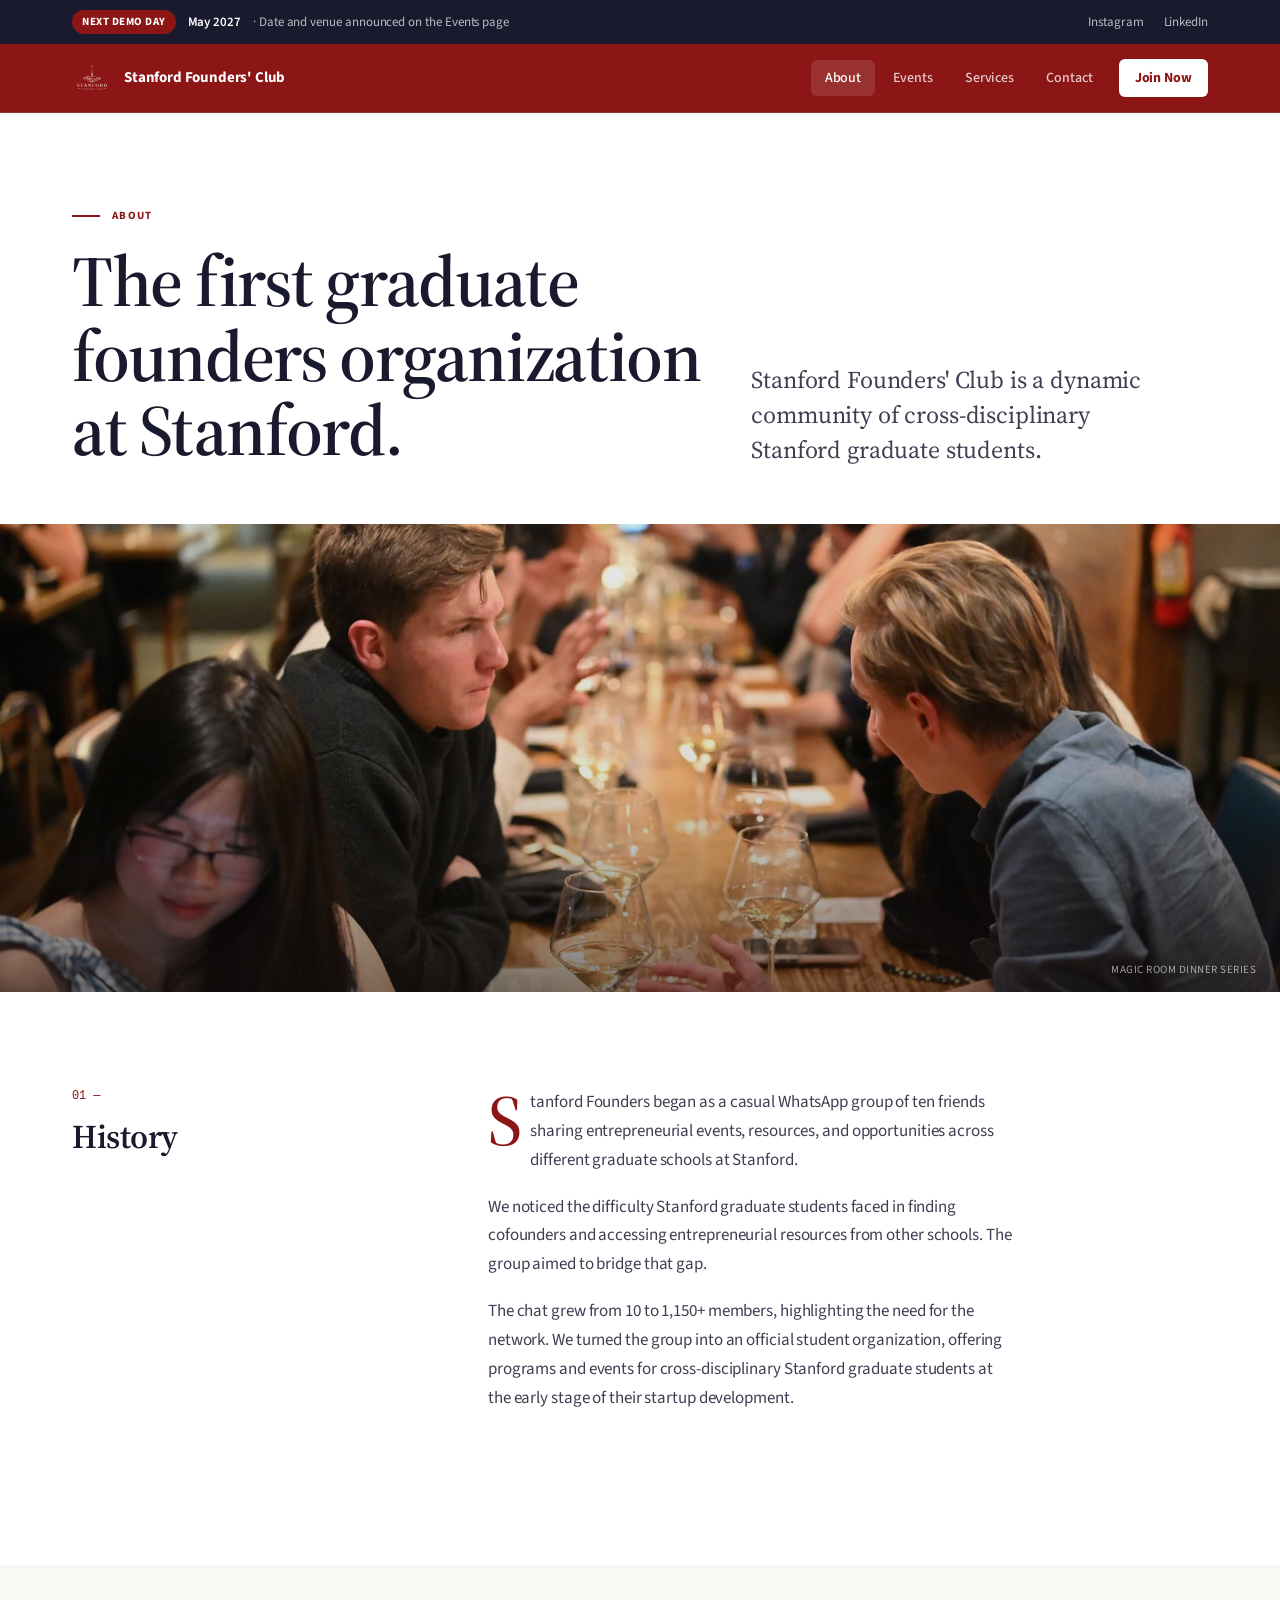
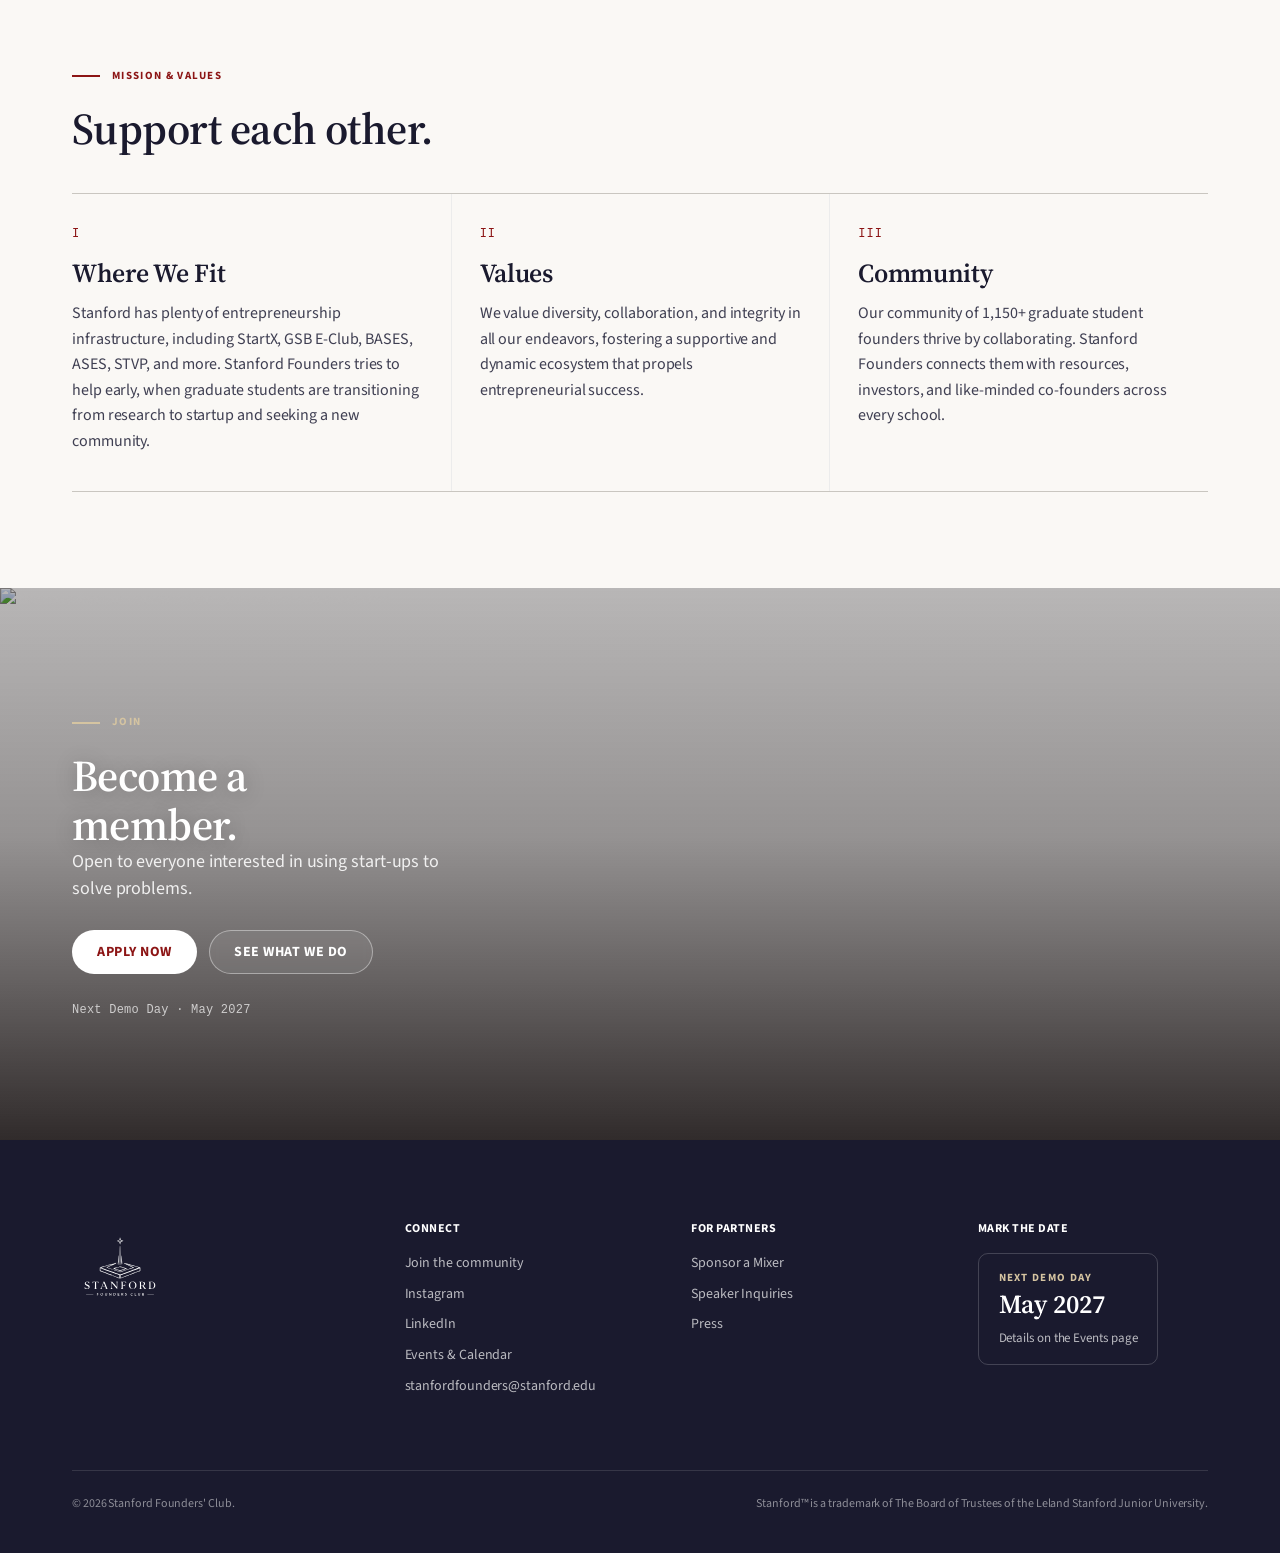
==== commit 5d66d3cc: "Trim About to the live page's scope Keeps the live content only (hero, History, Mission & Values, jo" ====
--- a/about.html
+++ b/about.html
@@ -4,68 +4,51 @@
 <meta charset="UTF-8">
 <meta name="viewport" content="width=device-width, initial-scale=1.0">
 <title>About | Stanford Founders</title>
-<meta name="description" content="Stanford Founders' Club is the first graduate founders organization at Stanford: 1,150+ graduate students across seven schools, grown from a ten-person group chat into an official student organization.">
+<meta name="description" content="Stanford Founders' Club is a dynamic community of cross-disciplinary Stanford graduate students.">
 <link rel="stylesheet" href="static/css/styles.css">
 <link rel="icon" href="assets/logo/SFC_Cardinal.svg" type="image/svg+xml">
 <script src="static/js/components.js" defer></script>
 <style>
-  /* ── Opening spread ── */
-  .about-open { padding: 88px 0 72px; }
+  /* Opening spread: headline left, lede bottom-aligned right */
+  .about-open { padding: 88px 0 56px; }
   .about-open .grid { align-items: end; }
-  .about-open .display { max-width: 19ch; }
   .about-open .lede-serif { max-width: 36ch; }
-  @media (min-width: 900px) {
-    .about-open .lede-serif { padding-bottom: 8px; }
+  @media (max-width: 880px) { .about-open { padding: 56px 0 40px; } }
+
+  /* Hero photograph */
+  .about-band { min-height: 52vh; padding: 0; }
+  .about-band::after { background: linear-gradient(to top, rgba(20,14,14,0.55) 0%, rgba(20,14,14,0.15) 45%, rgba(20,14,14,0.10) 100%); }
+  @media (max-width: 880px) { .about-band { min-height: 40vh; } }
+
+  /* History: sticky label + prose */
+  .history .chapter-head h2 { font-size: clamp(26px, 2.6vw, 34px); }
+  .history .chapter { padding-top: 0; border-top: 0; }
+
+  /* Mission & Values: three ruled columns */
+  .mv-head { margin-bottom: 40px; }
+  .principles-rule { display: grid; grid-template-columns: repeat(3, 1fr); border-top: 1px solid var(--line-strong); border-bottom: 1px solid var(--line-strong); }
+  .principles-rule > div { padding: 32px 28px 36px; border-left: 1px solid var(--line); }
+  .principles-rule > div:first-child { border-left: 0; padding-left: 0; }
+  .principles-rule .num { font-family: var(--mono); font-size: 12px; color: var(--cardinal); letter-spacing: 0.08em; display: block; margin-bottom: 14px; }
+  .principles-rule h3 { font-family: var(--serif); font-weight: 600; font-size: 26px; letter-spacing: -0.012em; color: var(--text); margin-bottom: 12px; }
+  .principles-rule p { font-size: 16px; line-height: 1.6; color: var(--text-2); }
+  @media (max-width: 880px) {
+    .principles-rule { grid-template-columns: 1fr; }
+    .principles-rule > div { border-left: 0; padding: 28px 0; border-top: 1px solid var(--line); }
+    .principles-rule > div:first-child { border-top: 0; }
   }
-  .about-open .rule--strong { margin: 64px 0 40px; }
-  @media (max-width: 880px) {
-    .about-open { padding: 56px 0 56px; }
-    .about-open .rule--strong { margin: 40px 0 32px; }
+  @media (prefers-color-scheme: dark) {
+    .principles-rule h3 { color: #FFFAEB; }
+    .principles-rule .num { color: #E8A5A5; }
   }
 
-  /* ── Full-bleed photograph, no copy over it ── */
-  .about-band { padding: 0; min-height: 56vh; }
-  @media (max-width: 880px) { .about-band { min-height: 42vh; } }
-
-  /* ── Story chapters ── */
-  .about-story .story-head { max-width: 60ch; margin-bottom: 56px; }
-  .about-story .story-head p { font-size: 17px; line-height: 1.6; color: var(--text-2); }
-  .about-interlude {
-    display: grid; gap: 32px; align-items: center;
-    padding: 8px 0 56px;
-  }
-  @media (min-width: 900px) {
-    .about-interlude { grid-template-columns: 4fr 8fr; gap: 56px; }
-  }
-  .about-interlude .pullquote { margin: 0; }
-  .about-interlude .fig { max-width: 360px; }
-  @media (max-width: 880px) { .about-interlude .fig { max-width: 300px; } }
-
-  /* ── Positioning ledger ── */
-  .about-fit .display-md { max-width: 20ch; margin-bottom: 48px; }
-  .about-fit .prose p { max-width: 48ch; }
-  .about-fit .grid { align-items: start; }
-
-  /* ── Values glossary ── */
-  .about-values .display-md { max-width: 22ch; margin-bottom: 48px; }
-
-  /* ── Timeline + photo pair ── */
-  .about-arc { padding-top: 0; }
-  .about-arc .timeline { margin-top: 8px; }
-  .about-pair { display: grid; gap: 32px; margin-top: 80px; }
-  @media (min-width: 900px) {
-    .about-pair { grid-template-columns: 1fr 1fr; gap: 40px; }
-    .about-pair .fig:nth-child(2) { margin-top: 48px; }
-  }
-  @media (max-width: 880px) { .about-pair { margin-top: 56px; } }
-
-  /* ── Closing call ── */
-  .about-cta { padding: 128px 0 112px; }
+  /* Closing CTA */
+  .about-cta { padding: 120px 0; }
   .about-cta .display-md { max-width: 14ch; }
-  .about-cta p.line { font-size: 19px; line-height: 1.5; max-width: 40ch; margin-top: 18px; }
-  .about-cta .actions { display: flex; gap: 12px; flex-wrap: wrap; margin-top: 32px; }
-  .about-cta .next { display: block; margin-top: 36px; color: rgba(255,255,255,0.72); }
-  @media (max-width: 880px) { .about-cta { padding: 88px 0 80px; } }
+  .about-cta p { max-width: 44ch; margin-bottom: 28px; font-size: 18px; }
+  .about-cta .actions { display: flex; gap: 12px; flex-wrap: wrap; }
+  .about-cta .mono { display: block; margin-top: 28px; color: rgba(255,255,255,0.7); }
+  @media (max-width: 880px) { .about-cta { padding: 80px 0; } }
 </style>
 </head>
 <body data-page="about">
@@ -74,197 +57,74 @@
 
 <main id="main">
 
-  <!-- 1. Opening spread -->
-  <section class="section about-open">
+  <section class="about-open">
     <div class="wrap">
-      <div class="eyebrow-line">About</div>
+      <span class="eyebrow-line">About</span>
       <div class="grid grid-7-5">
         <h1 class="display">The first graduate founders organization at Stanford.</h1>
-        <p class="lede-serif">A dynamic community of cross-disciplinary Stanford graduate students, built for the moment a research idea starts to look like a company.</p>
+        <p class="lede-serif">Stanford Founders' Club is a dynamic community of cross-disciplinary Stanford graduate students.</p>
       </div>
-      <hr class="rule rule--strong">
-      <div class="stat-row">
-        <div class="stat">
-          <div class="num">1,150<sup>+</sup></div>
-          <div class="label">Graduate founders<span class="source">Across seven Stanford schools</span></div>
+    </div>
+  </section>
+
+  <section class="band-photo band-photo--even about-band" aria-label="Magic Room dinner series">
+    <img src="images/events/magic-room-table.jpg" alt="A long dinner table of Stanford Founders members in conversation" width="1800" height="1200" fetchpriority="high">
+    <div class="photo-credit">Magic Room dinner series</div>
+  </section>
+
+  <section class="section history">
+    <div class="wrap">
+      <article class="chapter">
+        <div class="chapter-head">
+          <span class="no">01 —</span>
+          <h2>History</h2>
         </div>
-        <div class="stat">
-          <div class="num">90</div>
-          <div class="label">Startups pitched at Demo Day<span class="source">Spring 2025 · Stanford Daily</span></div>
+        <div class="prose drop-cap">
+          <p>Stanford Founders began as a casual WhatsApp group of ten friends sharing entrepreneurial events, resources, and opportunities across different graduate schools at Stanford.</p>
+          <p>We noticed the difficulty Stanford graduate students faced in finding cofounders and accessing entrepreneurial resources from other schools. The group aimed to bridge that gap.</p>
+          <p>The chat grew from 10 to 1,150+ members, highlighting the need for the network. We turned the group into an official student organization, offering programs and events for cross-disciplinary Stanford graduate students at the early stage of their startup development.</p>
         </div>
-        <div class="stat">
-          <div class="num">300<sup>+</sup></div>
-          <div class="label">Investors in the room<span class="source">Spring 2025 Demo Day</span></div>
+      </article>
+    </div>
+  </section>
+
+  <section class="section section--tinted">
+    <div class="wrap">
+      <div class="mv-head">
+        <span class="eyebrow-line">Mission &amp; Values</span>
+        <h2 class="display-md">Support each other.</h2>
+      </div>
+      <div class="principles-rule">
+        <div>
+          <span class="num">I</span>
+          <h3>Where We Fit</h3>
+          <p>Stanford has plenty of entrepreneurship infrastructure, including StartX, GSB E-Club, BASES, ASES, STVP, and more. Stanford Founders tries to help early, when graduate students are transitioning from research to startup and seeking a new community.</p>
+        </div>
+        <div>
+          <span class="num">II</span>
+          <h3>Values</h3>
+          <p>We value diversity, collaboration, and integrity in all our endeavors, fostering a supportive and dynamic ecosystem that propels entrepreneurial success.</p>
+        </div>
+        <div>
+          <span class="num">III</span>
+          <h3>Community</h3>
+          <p>Our community of 1,150+ graduate student founders thrive by collaborating. Stanford Founders connects them with resources, investors, and like-minded co-founders across every school.</p>
         </div>
       </div>
     </div>
   </section>
 
-  <!-- 2. Full-bleed photograph -->
-  <section class="band-photo band-photo--even about-band" aria-label="Demo Day 2025 at Tresidder Oak Lounge">
-    <img src="images/events/dd25-tresidder-wide.jpg" alt="A packed Tresidder Oak Lounge at Demo Day 2025, seen from the back of the room with the stage ahead" width="1800" height="1350" fetchpriority="high">
-    <div class="photo-credit">Demo Day 2025, Tresidder Oak Lounge</div>
-  </section>
-
-  <!-- 3. The story, in chapters -->
-  <section class="section about-story">
+  <section class="band-photo about-cta">
+    <img src="images/events/sophie-fireside.jpg" alt="Two speakers in conversation on stools at a fireside chat" width="2048" height="1365" loading="lazy">
     <div class="wrap">
-      <div class="story-head">
-        <div class="eyebrow-line">Our story</div>
-        <p>Stanford Founders did not start as an organization. It started as a group chat, and it grew because the need was real.</p>
-      </div>
-
-      <article class="chapter">
-        <div class="chapter-head">
-          <span class="no">01 —</span>
-          <h2>A group chat</h2>
-        </div>
-        <div class="prose drop-cap">
-          <p>Stanford Founders began as a casual WhatsApp group: ten friends, spread across different graduate schools at Stanford, sharing entrepreneurial events, resources, and opportunities with one another.</p>
-          <p>There was no charter and no calendar. Someone would hear about a pitch competition in one school, a speaker in another, a grant nobody in their own department had mentioned, and pass it along.</p>
-        </div>
-      </article>
-
-      <div class="about-interlude">
-        <figure class="fig reveal">
-          <div class="photo-frame photo-frame--3x4">
-            <img src="images/events/pitch-night-hosting.jpg" alt="Two hosts with a microphone in front of a Co-founder Matching Pitch Night title slide" width="1350" height="1800" loading="lazy">
-          </div>
-          <figcaption><span class="fig-no">Fig. 01</span>Co-founder matching pitch night</figcaption>
-        </figure>
-        <blockquote class="pullquote">
-          The chat grew from ten friends to more than a thousand members.
-          <cite>From our founding story</cite>
-        </blockquote>
-      </div>
-
-      <article class="chapter">
-        <div class="chapter-head">
-          <span class="no">02 —</span>
-          <h2>Bridging the schools</h2>
-        </div>
-        <div class="prose drop-cap">
-          <p>We noticed the difficulty Stanford graduate students faced in finding cofounders and accessing entrepreneurial resources from other schools. An engineer rarely met the business student two buildings over; a scientist with a promising result had no obvious way to find the operator who could help build a company around it.</p>
-          <p>The group aimed to bridge that gap. It grew from ten people to 1,150+ members, highlighting the need for the network: the demand was there long before the organization was.</p>
-        </div>
-      </article>
-
-      <article class="chapter">
-        <div class="chapter-head">
-          <span class="no">03 —</span>
-          <h2>An official home</h2>
-        </div>
-        <div class="prose drop-cap">
-          <p>We turned the group into an official student organization, offering programs and events for cross-disciplinary Stanford graduate students at the early stage of their startup development.</p>
-          <p>Today that means programming, co-founder dinners, sector mixers, and introductions across the seven Stanford graduate schools, and a Demo Day each spring that puts our founders in front of investors. Our community of 1,150+ graduate student founders thrives by collaborating; Stanford Founders connects them with resources, investors, and like-minded co-founders across every school.</p>
-        </div>
-      </article>
-    </div>
-  </section>
-
-  <!-- 4. Where we fit -->
-  <section class="section section--tinted about-fit">
-    <div class="wrap">
-      <div class="eyebrow-line">Where we fit</div>
-      <h2 class="display-md">Early, and across every school.</h2>
-      <div class="grid grid-5-7">
-        <div class="prose">
-          <p>Stanford has plenty of entrepreneurship infrastructure, including StartX, GSB E-Club, BASES, ASES, STVP, and more. Stanford Founders tries to help early, when graduate students are transitioning from research to startup and seeking a new community.</p>
-        </div>
-        <dl class="spec">
-          <div>
-            <dt>When</dt>
-            <dd><strong>Early.</strong> The transition from research to startup, before a team or a company exists.</dd>
-          </div>
-          <div>
-            <dt>Who</dt>
-            <dd><strong>Graduate students</strong> from all seven Stanford schools, not one department.</dd>
-          </div>
-          <div>
-            <dt>How</dt>
-            <dd><strong>Programming,</strong> co-founder dinners, sector mixers, introductions, and Demo Day.</dd>
-          </div>
-        </dl>
-      </div>
-    </div>
-  </section>
-
-  <!-- 5. Values as a glossary -->
-  <section class="section about-values">
-    <div class="wrap">
-      <div class="eyebrow-line">Values</div>
-      <h2 class="display-md">Three words we hold ourselves to.</h2>
-      <div class="glossary">
-        <div>
-          <div class="headword">diversity</div>
-          <div class="pos"><b>n.</b> · who is in the room</div>
-          <p class="sense"><span class="n">1.</span>Engineers, scientists, and operators from all seven Stanford schools in one network, so the co-founder you need is rarely more than an introduction away.</p>
-        </div>
-        <div>
-          <div class="headword">collaboration</div>
-          <div class="pos"><b>n.</b> · how we build</div>
-          <p class="sense"><span class="n">1.</span>Members thrive by collaborating: sharing resources, investors, and like-minded co-founders across every school rather than guarding them.</p>
-        </div>
-        <div>
-          <div class="headword">integrity</div>
-          <div class="pos"><b>n.</b> · how we behave</div>
-          <p class="sense"><span class="n">1.</span>Honesty in all our endeavors, fostering a supportive and dynamic ecosystem that propels entrepreneurial success.</p>
-        </div>
-      </div>
-    </div>
-  </section>
-
-  <!-- 6. Timeline + 7. Photo pair -->
-  <section class="section about-arc">
-    <div class="wrap">
-      <div class="eyebrow-line">In three moves</div>
-      <ol class="timeline">
-        <li>
-          <span class="mark">I</span>
-          <h3>Ten friends</h3>
-          <p>A WhatsApp group across the graduate schools, trading events, resources, and opportunities.</p>
-        </li>
-        <li>
-          <span class="mark">II</span>
-          <h3>1,150+ members</h3>
-          <p>The chat outgrows itself and proves the need for a cross-school founder network.</p>
-        </li>
-        <li class="is-now">
-          <span class="mark">III</span>
-          <h3>Official student organization</h3>
-          <p>Programs, co-founder dinners, sector mixers, and Demo Day each spring.</p>
-        </li>
-      </ol>
-
-      <div class="about-pair">
-        <figure class="fig reveal">
-          <div class="photo-frame photo-frame--4x3 photo-frame--zoom">
-            <img src="images/events/magic-room-table.jpg" alt="A long dinner table of graduate founders in conversation at a Magic Room dinner" width="1800" height="1200" loading="lazy">
-          </div>
-          <figcaption><span class="fig-no">Fig. 02</span>Magic Room dinner series</figcaption>
-        </figure>
-        <figure class="fig reveal">
-          <div class="photo-frame photo-frame--4x3 photo-frame--zoom">
-            <img src="images/events/sophie-fireside.jpg" alt="Two speakers on stools in a fireside chat in front of a Demo Day banner" width="1800" height="1200" loading="lazy">
-          </div>
-          <figcaption><span class="fig-no">Fig. 03</span>Fireside chat at Demo Day</figcaption>
-        </figure>
-      </div>
-    </div>
-  </section>
-
-  <!-- 8. Closing call -->
-  <section class="band-photo about-cta">
-    <img src="images/events/networking-portrait.jpg" alt="Two members talking in a warm-lit room at a Stanford Founders event" width="1800" height="1200" loading="lazy">
-    <div class="wrap">
-      <div class="eyebrow-line">Join</div>
+      <span class="eyebrow-line">Join</span>
       <h2 class="display-md">Become a member.</h2>
-      <p class="line">Open to everyone interested in using start-ups to solve problems.</p>
+      <p>Open to everyone interested in using start-ups to solve problems.</p>
       <div class="actions">
         <a href="https://forms.gle/DWG3xHtUywoQrMCA6" target="_blank" rel="noopener" class="btn on-photo">Apply now</a>
         <a href="services.html" class="btn on-photo-secondary">See what we do</a>
       </div>
-      <span class="mono next">Next Demo Day · May 2027</span>
+      <span class="mono">Next Demo Day · May 2027</span>
     </div>
   </section>
 
--- a/static/css/styles.css
+++ b/static/css/styles.css
@@ -1741,6 +1741,15 @@
   .pill-tag { color: #F5F2EC; }
   .link-arrow { color: #E8A5A5; border-color: rgba(232,165,165,0.35); }
   .stat-row .stat .num { color: #E8A5A5; }
+  /* Cardinal accents are too dim on the dark canvas; lift them to the rose tint */
+  .eyebrow-line, .fig-no, .ledger .no, .ledger .arrow, .chapter .chapter-head .no, .timeline .mark,
+  .glossary .pos b, .glossary .sense .n, .display .accent, .display-md .accent,
+  .drop-cap > p:first-of-type::first-letter, .year-strip ul li::before, .pill-tag .dot { color: #E8A5A5; }
+  .pullquote { border-left-color: #E8A5A5; }
+  .timeline li::before { border-color: #E8A5A5; }
+  .timeline li.is-now::before { background: #E8A5A5; }
+  .pill-tag .dot { background: #E8A5A5; }
+  .band-photo .eyebrow-line { color: var(--sandstone); }
   .skip-link { background: var(--cardinal); }
 }
 
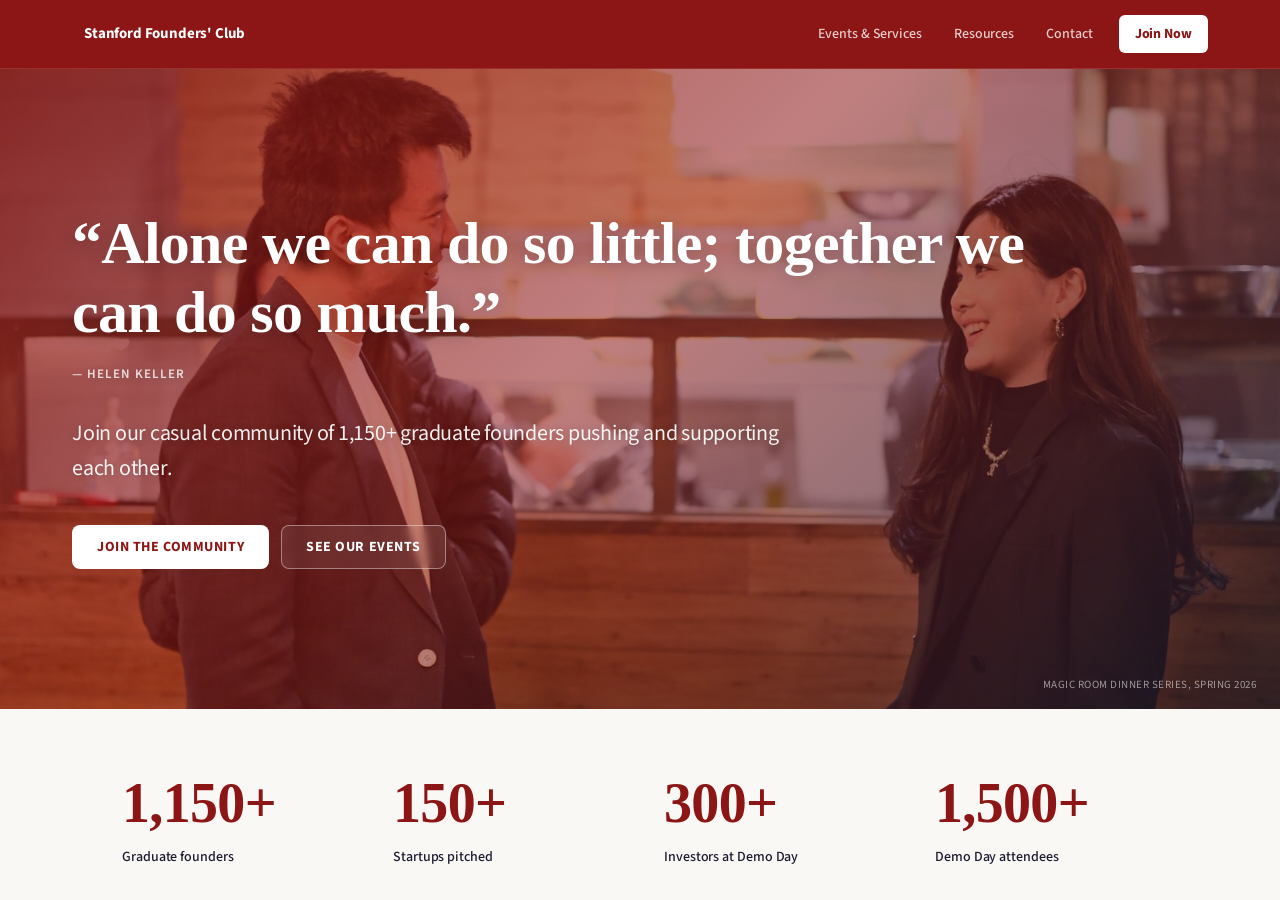
==== commit f96c449c: "Merge pull request #1 from andy-cai/claude/amazing-ride-8l5vkz Site refresh: new homepage hero, Reso" ====
--- a/about.html
+++ b/about.html
@@ -3,133 +3,80 @@
 <head>
 <meta charset="UTF-8">
 <meta name="viewport" content="width=device-width, initial-scale=1.0">
+<!-- Page hidden: History and Mission & Values moved to the homepage. Remove
+     this redirect (and restore the About link in header.html) to bring it back. -->
+<meta http-equiv="refresh" content="0; url=index.html">
+<meta name="robots" content="noindex">
 <title>About | Stanford Founders</title>
 <meta name="description" content="Stanford Founders' Club is a dynamic community of cross-disciplinary Stanford graduate students.">
 <link rel="stylesheet" href="static/css/styles.css">
-<link rel="icon" href="assets/logo/SFC_Cardinal.svg" type="image/svg+xml">
 <script src="static/js/components.js" defer></script>
-<style>
-  /* Opening spread: headline left, lede bottom-aligned right */
-  .about-open { padding: 88px 0 56px; }
-  .about-open .grid { align-items: end; }
-  .about-open .lede-serif { max-width: 36ch; }
-  @media (max-width: 880px) { .about-open { padding: 56px 0 40px; } }
-
-  /* Hero photograph */
-  .about-band { min-height: 52vh; padding: 0; }
-  .about-band::after { background: linear-gradient(to top, rgba(20,14,14,0.55) 0%, rgba(20,14,14,0.15) 45%, rgba(20,14,14,0.10) 100%); }
-  @media (max-width: 880px) { .about-band { min-height: 40vh; } }
-
-  /* History: sticky label + prose */
-  .history .chapter-head h2 { font-size: clamp(26px, 2.6vw, 34px); }
-  .history .chapter { padding-top: 0; border-top: 0; }
-
-  /* Mission & Values: three ruled columns */
-  .mv-head { margin-bottom: 40px; }
-  .principles-rule { display: grid; grid-template-columns: repeat(3, 1fr); border-top: 1px solid var(--line-strong); border-bottom: 1px solid var(--line-strong); }
-  .principles-rule > div { padding: 32px 28px 36px; border-left: 1px solid var(--line); }
-  .principles-rule > div:first-child { border-left: 0; padding-left: 0; }
-  .principles-rule .num { font-family: var(--mono); font-size: 12px; color: var(--cardinal); letter-spacing: 0.08em; display: block; margin-bottom: 14px; }
-  .principles-rule h3 { font-family: var(--serif); font-weight: 600; font-size: 26px; letter-spacing: -0.012em; color: var(--text); margin-bottom: 12px; }
-  .principles-rule p { font-size: 16px; line-height: 1.6; color: var(--text-2); }
-  @media (max-width: 880px) {
-    .principles-rule { grid-template-columns: 1fr; }
-    .principles-rule > div { border-left: 0; padding: 28px 0; border-top: 1px solid var(--line); }
-    .principles-rule > div:first-child { border-top: 0; }
-  }
-  @media (prefers-color-scheme: dark) {
-    .principles-rule h3 { color: #FFFAEB; }
-    .principles-rule .num { color: #E8A5A5; }
-  }
-
-  /* Closing CTA */
-  .about-cta { padding: 120px 0; }
-  .about-cta .display-md { max-width: 14ch; }
-  .about-cta p { max-width: 44ch; margin-bottom: 28px; font-size: 18px; }
-  .about-cta .actions { display: flex; gap: 12px; flex-wrap: wrap; }
-  .about-cta .mono { display: block; margin-top: 28px; color: rgba(255,255,255,0.7); }
-  @media (max-width: 880px) { .about-cta { padding: 80px 0; } }
-</style>
 </head>
 <body data-page="about">
-<a class="skip-link" href="#main">Skip to content</a>
+
 <div id="header-placeholder"></div>
 
-<main id="main">
+<header class="page-hero">
+  <div class="bg" style="background-image: url('images/events/magic-room-table.jpg');"></div>
+  <div class="scrim"></div>
+  <div class="wrap">
+    <div class="eyebrow">About</div>
+    <h1>The first graduate founders organization at Stanford</h1>
+    <p>Stanford Founders' Club is a dynamic community of cross-disciplinary Stanford graduate students.</p>
+  </div>
+</header>
 
-  <section class="about-open">
-    <div class="wrap">
-      <span class="eyebrow-line">About</span>
-      <div class="grid grid-7-5">
-        <h1 class="display">The first graduate founders organization at Stanford.</h1>
-        <p class="lede-serif">Stanford Founders' Club is a dynamic community of cross-disciplinary Stanford graduate students.</p>
+<section class="body">
+  <div class="wrap-narrow">
+    <div class="prose-grid">
+      <div class="label">History</div>
+      <div>
+        <p>Stanford Founders began as a casual WhatsApp group of ten friends sharing entrepreneurial events, resources, and opportunities across different graduate schools at Stanford.</p>
+        <p>We noticed the difficulty Stanford graduate students faced in finding cofounders and accessing entrepreneurial resources from other schools, so we tried to bridge that gap.</p>
+        <p>The chat grew from 10 to over 1,200 members before becoming an official student organization that offers programs and events for Stanford graduate students.</p>
       </div>
     </div>
-  </section>
+  </div>
+</section>
 
-  <section class="band-photo band-photo--even about-band" aria-label="Magic Room dinner series">
-    <img src="images/events/magic-room-table.jpg" alt="A long dinner table of Stanford Founders members in conversation" width="1800" height="1200" fetchpriority="high">
-    <div class="photo-credit">Magic Room dinner series</div>
-  </section>
-
-  <section class="section history">
-    <div class="wrap">
-      <article class="chapter">
-        <div class="chapter-head">
-          <span class="no">01 —</span>
-          <h2>History</h2>
-        </div>
-        <div class="prose drop-cap">
-          <p>Stanford Founders began as a casual WhatsApp group of ten friends sharing entrepreneurial events, resources, and opportunities across different graduate schools at Stanford.</p>
-          <p>We noticed the difficulty Stanford graduate students faced in finding cofounders and accessing entrepreneurial resources from other schools. The group aimed to bridge that gap.</p>
-          <p>The chat grew from 10 to 1,150+ members, highlighting the need for the network. We turned the group into an official student organization, offering programs and events for cross-disciplinary Stanford graduate students at the early stage of their startup development.</p>
-        </div>
-      </article>
+<section class="body tinted">
+  <div class="wrap-narrow">
+    <div class="section-header">
+      <h2>Mission &amp; Values</h2>
+      <p>Support each other.</p>
     </div>
-  </section>
-
-  <section class="section section--tinted">
-    <div class="wrap">
-      <div class="mv-head">
-        <span class="eyebrow-line">Mission &amp; Values</span>
-        <h2 class="display-md">Support each other.</h2>
+    <div class="principles">
+      <div class="principle">
+        <h3>Where We Fit</h3>
+        <p>Stanford has plenty of entrepreneurship infrastructure, including StartX, GSB E-Club, BASES, ASES, STVP, and more. Stanford Founders tries to help early, when graduate students are transitioning from research to startup and seeking a new community.</p>
       </div>
-      <div class="principles-rule">
-        <div>
-          <span class="num">I</span>
-          <h3>Where We Fit</h3>
-          <p>Stanford has plenty of entrepreneurship infrastructure, including StartX, GSB E-Club, BASES, ASES, STVP, and more. Stanford Founders tries to help early, when graduate students are transitioning from research to startup and seeking a new community.</p>
-        </div>
-        <div>
-          <span class="num">II</span>
-          <h3>Values</h3>
-          <p>We value diversity, collaboration, and integrity in all our endeavors, fostering a supportive and dynamic ecosystem that propels entrepreneurial success.</p>
-        </div>
-        <div>
-          <span class="num">III</span>
-          <h3>Community</h3>
-          <p>Our community of 1,150+ graduate student founders thrive by collaborating. Stanford Founders connects them with resources, investors, and like-minded co-founders across every school.</p>
-        </div>
+      <div class="principle">
+        <h3>Values</h3>
+        <p>We value diversity, collaboration, and integrity in all our endeavors, fostering a supportive and dynamic ecosystem that propels entrepreneurial success.</p>
+      </div>
+      <div class="principle">
+        <h3>Community</h3>
+        <p>Our community of over 1,200 graduate student founders thrive by collaborating. Stanford Founders connects them with resources, investors, and like-minded co-founders across every school.</p>
       </div>
     </div>
-  </section>
+  </div>
+</section>
 
-  <section class="band-photo about-cta">
-    <img src="images/events/sophie-fireside.jpg" alt="Two speakers in conversation on stools at a fireside chat" width="2048" height="1365" loading="lazy">
-    <div class="wrap">
-      <span class="eyebrow-line">Join</span>
-      <h2 class="display-md">Become a member.</h2>
-      <p>Open to everyone interested in using start-ups to solve problems.</p>
-      <div class="actions">
-        <a href="https://forms.gle/DWG3xHtUywoQrMCA6" target="_blank" rel="noopener" class="btn on-photo">Apply now</a>
-        <a href="services.html" class="btn on-photo-secondary">See what we do</a>
-      </div>
-      <span class="mono">Next Demo Day · May 2027</span>
+<section class="final-cta">
+  <div class="bg" style="background-image: url('images/events/sophie-fireside.jpg'); background-position: center 18%;"></div>
+  <div class="scrim"></div>
+  <div class="wrap-narrow">
+    <div class="eyebrow">Join</div>
+    <h2>Become a member</h2>
+    <p>Open to everyone interested in using start-ups to solve problems.</p>
+    <div class="actions">
+      <a href="https://forms.gle/29HpRs3yAWa1Dg757" target="_blank" rel="noopener" class="btn on-cardinal">Apply now</a>
+      <a href="services.html" class="btn on-cardinal-secondary">See what we do</a>
     </div>
-  </section>
-
-</main>
+  </div>
+</section>
 
 <div id="footer-placeholder"></div>
+
 </body>
 </html>
--- a/static/css/styles.css
+++ b/static/css/styles.css
@@ -7,7 +7,7 @@
             Source Sans 3 (body/eyebrow/button)
    ────────────────────────────────────────────────────────────── */
 
-@import url('https://fonts.googleapis.com/css2?family=Source+Sans+3:ital,wght@0,400;0,500;0,600;0,700;1,400&family=Source+Serif+4:ital,opsz,wght@0,8..60,400;0,8..60,500;0,8..60,600;0,8..60,700;1,8..60,400;1,8..60,600&display=swap');
+@import url('https://fonts.googleapis.com/css2?family=Source+Sans+3:ital,wght@0,400;0,600;0,700;1,400&family=Source+Serif+4:ital,wght@0,600;0,700;1,600&display=swap');
 
 *, *::before, *::after { box-sizing: border-box; margin: 0; padding: 0; }
 
@@ -20,21 +20,6 @@
   --white: #FFFFFF;
   --hairline: #ECECEC;
   --max: 1200px;
-
-  /* Editorial layer tokens (added in the 2026 overhaul) */
-  --serif: 'Source Serif 4', Georgia, 'Times New Roman', serif;
-  --sans: 'Source Sans 3', -apple-system, BlinkMacSystemFont, system-ui, sans-serif;
-  --mono: ui-monospace, SFMono-Regular, Menlo, Consolas, monospace;
-  --text: var(--ink);
-  --text-2: #3F3F52;
-  --muted: var(--steel);
-  --surface: var(--white);
-  --surface-2: var(--parchment);
-  --line: var(--hairline);
-  --line-strong: #C9C6C0;
-  --sandstone: #D5C4A1;
-  --nav-h: 69px;
-  --ease-out: cubic-bezier(0.22, 1, 0.36, 1);
 }
 
 html { scroll-behavior: smooth; }
@@ -258,6 +243,26 @@
   background: rgba(255,255,255,0.25);
   z-index: -1;
 }
+/* Hero quote variant: upright serif, one step below the display size,
+   with a small uppercase attribution line beneath it. */
+.hero-photo h1.quote {
+  font-size: 60px;
+  font-weight: 700;
+  font-style: normal;
+  line-height: 1.15;
+  max-width: 980px;
+  margin-bottom: 18px;
+}
+.hero-photo .cite {
+  font-family: 'Source Sans 3', -apple-system, BlinkMacSystemFont, system-ui, sans-serif;
+  font-size: 13px;
+  font-weight: 600;
+  text-transform: uppercase;
+  letter-spacing: 1px;
+  color: rgba(255,255,255,0.8);
+  margin-bottom: 32px;
+  text-shadow: 0 1px 10px rgba(0,0,0,0.2);
+}
 .hero-photo p.lede {
   font-size: 22px;
   line-height: 1.55;
@@ -551,6 +556,8 @@
 .principle { border-top: 3px solid var(--cardinal); padding-top: 28px; }
 .principle h3 { font-weight: 600; font-size: 22px; color: var(--ink); margin-bottom: 12px; line-height: 1.30; letter-spacing: -0.008em; }
 .principle p { font-size: 15px; color: var(--steel); line-height: 1.6; }
+.principle p a { color: var(--cardinal); text-decoration: underline; text-underline-offset: 3px; font-weight: 600; }
+.principle p a:hover { color: var(--cardinal-dark); }
 
 /* ── Final CTA on photo ── */
 .final-cta {
@@ -1178,6 +1185,7 @@
 /* ── Responsive ── */
 @media (max-width: 1024px) {
   .hero-photo h1 { font-size: 60px; }
+  .hero-photo h1.quote { font-size: 48px; }
   .gallery .item.col-7 { grid-column: span 12; grid-row: span 1; }
   .gallery .item.col-5, .gallery .item.col-6, .gallery .item.col-4 { grid-column: span 6; }
 }
@@ -1185,6 +1193,7 @@
   .hero-photo { min-height: 520px; }
   .hero-photo .wrap { min-height: 520px; padding-top: 64px; padding-bottom: 64px; }
   .hero-photo h1 { font-size: 44px; }
+  .hero-photo h1.quote { font-size: 36px; }
   .hero-photo p.lede { font-size: 18px; }
   .page-hero { min-height: 280px; }
   .page-hero .wrap { min-height: 280px; padding-top: 56px; padding-bottom: 56px; }
@@ -1213,6 +1222,7 @@
 @media (max-width: 480px) {
   .wrap { padding: 0 20px; }
   .hero-photo h1 { font-size: 36px; }
+  .hero-photo h1.quote { font-size: 30px; }
   .page-hero h1 { font-size: 30px; }
   .stat .num { font-size: 42px; }
   .final-cta h2 { font-size: 28px; }
@@ -1427,338 +1437,3 @@
     color: #A8A29E;
   }
 }
-
-/* ══════════════════════════════════════════════════════════════
-   EDITORIAL LAYER (2026 overhaul)
-   Components layered on the brand system above. Same palette and
-   type; adds photography-led sections, hairline "ledger" lists,
-   numbered figures, glossary/spec-sheet text patterns, a mobile
-   menu, and scroll reveals. Every component has a dark-mode block
-   at the end of this file.
-   ══════════════════════════════════════════════════════════════ */
-
-/* ── Base refinements ── */
-:focus-visible { outline: 2px solid var(--cardinal); outline-offset: 3px; }
-.skip-link {
-  position: absolute; left: 16px; top: -60px; z-index: 1000;
-  background: var(--ink); color: var(--white); padding: 10px 14px; border-radius: 6px;
-  font-weight: 600; font-size: 14px;
-}
-.skip-link:focus { top: 16px; }
-.visually-hidden { position: absolute; width: 1px; height: 1px; overflow: hidden; clip: rect(0 0 0 0); white-space: nowrap; }
-[id] { scroll-margin-top: calc(var(--nav-h) + 24px); }
-
-/* ── Type helpers ── */
-.display {
-  font-family: var(--serif);
-  font-weight: 600;
-  letter-spacing: -0.018em;
-  line-height: 1.04;
-  font-size: clamp(40px, 5.6vw, 72px);
-  color: var(--text);
-  text-wrap: balance;
-}
-.display-md {
-  font-family: var(--serif);
-  font-weight: 600;
-  letter-spacing: -0.014em;
-  line-height: 1.12;
-  font-size: clamp(30px, 3.6vw, 44px);
-  color: var(--text);
-  text-wrap: balance;
-}
-.display .accent, .display-md .accent { color: var(--cardinal); font-style: italic; font-weight: 500; }
-.lede-serif {
-  font-family: var(--serif);
-  font-weight: 400;
-  font-size: clamp(19px, 1.9vw, 24px);
-  line-height: 1.45;
-  color: var(--text-2);
-  max-width: 44ch;
-  letter-spacing: -0.006em;
-}
-.eyebrow-line {
-  display: inline-flex; align-items: center; gap: 12px;
-  font-size: 11px; font-weight: 700; letter-spacing: 0.12em; text-transform: uppercase;
-  color: var(--cardinal); margin-bottom: 20px;
-}
-.eyebrow-line::before { content: ""; width: 28px; height: 2px; background: currentColor; }
-.mono { font-family: var(--mono); font-size: 12px; letter-spacing: 0.02em; }
-.prose p { font-size: 17px; line-height: 1.7; color: var(--text-2); max-width: 66ch; margin-bottom: 18px; letter-spacing: -0.006em; }
-.prose p:last-child { margin-bottom: 0; }
-.prose strong { color: var(--text); font-weight: 600; }
-.prose a { color: var(--cardinal); text-decoration: underline; text-decoration-color: rgba(140,21,21,0.35); text-underline-offset: 3px; }
-.prose a:hover { text-decoration-color: currentColor; }
-.drop-cap > p:first-of-type::first-letter {
-  font-family: var(--serif); font-weight: 600; float: left;
-  font-size: 4.2em; line-height: 0.8; padding: 0.06em 0.12em 0 0; color: var(--cardinal);
-}
-.pullquote {
-  font-family: var(--serif); font-style: italic; font-weight: 400;
-  font-size: clamp(24px, 2.6vw, 34px); line-height: 1.28; color: var(--text);
-  margin: 40px 0; padding-left: 24px; border-left: 3px solid var(--cardinal); max-width: 28ch; text-wrap: balance;
-}
-.pullquote cite {
-  display: block; margin-top: 14px; font-family: var(--sans); font-style: normal;
-  font-size: 11px; letter-spacing: 0.1em; text-transform: uppercase; color: var(--muted); font-weight: 600;
-}
-.rule { height: 1px; background: var(--line); border: 0; }
-.rule--strong { background: var(--line-strong); }
-
-/* ── Layout helpers ── */
-.section { padding: 96px 0; }
-.section--tight { padding: 64px 0; }
-.section--tinted { background: var(--surface-2); }
-.section--ink { background: var(--ink); color: rgba(255,255,255,0.85); }
-.section--ink .display, .section--ink .display-md, .section--ink h2, .section--ink h3 { color: var(--white); }
-.section--ink .eyebrow-line { color: var(--sandstone); }
-.section--ink .prose p, .section--ink p { color: rgba(255,255,255,0.78); }
-.section--ink .rule { background: rgba(255,255,255,0.18); }
-.grid { display: grid; gap: 40px; }
-.grid-2 { grid-template-columns: repeat(auto-fit, minmax(280px, 1fr)); }
-.grid-3 { grid-template-columns: repeat(auto-fit, minmax(240px, 1fr)); }
-@media (min-width: 900px) {
-  .grid-4-8 { grid-template-columns: 4fr 8fr; }
-  .grid-5-7 { grid-template-columns: 5fr 7fr; }
-  .grid-7-5 { grid-template-columns: 7fr 5fr; }
-  .grid-3-9 { grid-template-columns: 3fr 9fr; }
-  .sticky-col { position: sticky; top: calc(var(--nav-h) + 32px); align-self: start; }
-}
-@media (max-width: 880px) { .section { padding: 64px 0; } .section--tight { padding: 48px 0; } }
-
-/* ── Photo section (full-bleed photograph with scrim and content) ──
-   Distinct from the upstream .photo-band 3-up strip. */
-.band-photo {
-  position: relative; isolation: isolate; color: var(--white); overflow: hidden;
-  padding: 96px 0;
-}
-.band-photo > img { position: absolute; inset: 0; z-index: -2; width: 100%; height: 100%; object-fit: cover; }
-.band-photo::after {
-  content: ""; position: absolute; inset: 0; z-index: -1;
-  background: linear-gradient(to top, rgba(20,14,14,0.88) 0%, rgba(20,14,14,0.45) 55%, rgba(20,14,14,0.30) 100%);
-}
-.band-photo--even::after { background: rgba(20,14,14,0.58); }
-.band-photo--top::after { background: linear-gradient(to bottom, rgba(20,14,14,0.72) 0%, rgba(20,14,14,0.30) 55%, rgba(20,14,14,0.55) 100%); }
-.band-photo--cardinal::after { background: linear-gradient(135deg, rgba(140,21,21,0.88) 0%, rgba(26,26,46,0.82) 100%); }
-.band-photo--tall { min-height: 84vh; display: flex; align-items: flex-end; }
-.band-photo .display, .band-photo .display-md, .band-photo h1, .band-photo h2, .band-photo h3 { color: var(--white); text-shadow: 0 2px 20px rgba(0,0,0,0.25); }
-.band-photo .lede-serif, .band-photo p { color: rgba(255,255,255,0.88); }
-.band-photo .eyebrow-line { color: var(--sandstone); }
-.band-photo .rule { background: rgba(255,255,255,0.22); }
-.band-photo .photo-credit {
-  position: absolute; bottom: 14px; right: 24px; z-index: 1;
-  font-size: 11px; color: rgba(255,255,255,0.6); text-transform: uppercase; letter-spacing: 0.5px;
-}
-
-/* ── Photo frames + numbered figures ── */
-.photo-frame { position: relative; overflow: hidden; border-radius: 12px; background: var(--surface-2); }
-.photo-frame img { width: 100%; height: 100%; object-fit: cover; display: block; }
-.photo-frame--4x3 { aspect-ratio: 4 / 3; }
-.photo-frame--3x4 { aspect-ratio: 3 / 4; }
-.photo-frame--3x2 { aspect-ratio: 3 / 2; }
-.photo-frame--16x9 { aspect-ratio: 16 / 9; }
-.photo-frame--square { aspect-ratio: 1; }
-.photo-frame--zoom img { transition: transform 0.8s var(--ease-out); }
-.photo-frame--zoom:hover img { transform: scale(1.03); }
-figure.fig { margin: 0; }
-figure.fig figcaption, .caption { margin-top: 10px; font-size: 13px; line-height: 1.45; color: var(--muted); }
-.fig-no { font-family: var(--mono); font-size: 12px; color: var(--cardinal); margin-right: 8px; letter-spacing: 0.02em; }
-
-/* ── Ledger: numbered hairline rows that read like an index ── */
-.ledger { list-style: none; margin: 0; padding: 0; border-top: 1px solid var(--line-strong); }
-.ledger > li { border-bottom: 1px solid var(--line); }
-.ledger > li > a, .ledger > li > .ledger-row {
-  display: grid; grid-template-columns: 56px 1fr auto; gap: 16px; align-items: start;
-  padding: 24px 0; color: inherit; transition: background 0.15s;
-}
-.ledger .no { font-family: var(--mono); font-size: 13px; color: var(--cardinal); padding-top: 6px; }
-.ledger h3 { font-family: var(--serif); font-weight: 600; font-size: 26px; line-height: 1.2; margin-bottom: 6px; color: var(--text); letter-spacing: -0.012em; }
-.ledger p { margin: 0; color: var(--text-2); font-size: 16px; line-height: 1.55; max-width: 60ch; }
-.ledger .arrow { color: var(--cardinal); font-size: 20px; padding-top: 4px; transition: transform 0.2s var(--ease-out); }
-.ledger > li > a:hover h3 { color: var(--cardinal); }
-.ledger > li > a:hover .arrow { transform: translateX(6px); }
-@media (max-width: 600px) { .ledger > li > a, .ledger > li > .ledger-row { grid-template-columns: 40px 1fr auto; gap: 12px; } .ledger h3 { font-size: 22px; } }
-
-/* ── Stats row (editorial variant of .stat) ── */
-.stat-row { display: grid; grid-template-columns: repeat(auto-fit, minmax(180px, 1fr)); gap: 32px; }
-.stat-row .stat { border-left: 1px solid var(--line-strong); padding-left: 24px; }
-.stat-row .stat .num { font-weight: 600; font-size: clamp(40px, 4.6vw, 64px); letter-spacing: -0.02em; margin-bottom: 8px; }
-.stat-row .stat .num sup { font-size: 0.5em; vertical-align: top; position: relative; top: 0.35em; }
-.stat-row .stat .label { font-size: 12px; letter-spacing: 0.1em; text-transform: uppercase; color: var(--muted); font-weight: 600; }
-.stat-row .stat .source { text-transform: none; letter-spacing: 0; font-weight: 400; }
-.band-photo .stat .num, .section--ink .stat .num { color: var(--white); }
-.band-photo .stat .label, .section--ink .stat .label { color: rgba(255,255,255,0.7); }
-.band-photo .stat-row .stat, .section--ink .stat-row .stat { border-left-color: rgba(255,255,255,0.25); }
-
-/* ── Spec sheet (definition list with hairlines) ── */
-.spec { margin: 0; border-top: 1px solid var(--line-strong); }
-.spec > div { display: grid; grid-template-columns: 150px 1fr; gap: 24px; padding: 18px 0; border-bottom: 1px solid var(--line); }
-.spec dt { font-size: 11px; font-weight: 700; letter-spacing: 0.1em; text-transform: uppercase; color: var(--muted); padding-top: 4px; }
-.spec dd { margin: 0; font-size: 17px; line-height: 1.6; color: var(--text-2); }
-.spec dd strong { color: var(--text); font-weight: 600; }
-@media (max-width: 600px) { .spec > div { grid-template-columns: 1fr; gap: 6px; } }
-
-/* ── Glossary (dictionary-style entries) ── */
-.glossary { display: grid; grid-template-columns: repeat(3, 1fr); border-top: 1px solid var(--line-strong); border-bottom: 1px solid var(--line-strong); }
-.glossary > div { padding: 32px 28px 36px; border-left: 1px solid var(--line); }
-.glossary > div:first-child { border-left: 0; padding-left: 0; }
-.glossary .headword { font-family: var(--serif); font-weight: 600; font-size: 30px; letter-spacing: -0.01em; color: var(--text); margin-bottom: 6px; }
-.glossary .pos { font-family: var(--serif); font-style: italic; font-size: 15px; color: var(--muted); margin-bottom: 16px; }
-.glossary .pos b { color: var(--cardinal); font-weight: 600; }
-.glossary .sense { font-size: 16px; line-height: 1.6; color: var(--text-2); }
-.glossary .sense .n { font-family: var(--mono); color: var(--cardinal); font-size: 12px; margin-right: 6px; }
-@media (max-width: 880px) {
-  .glossary { grid-template-columns: 1fr; }
-  .glossary > div { border-left: 0; padding: 28px 0; border-top: 1px solid var(--line); }
-  .glossary > div:first-child { border-top: 0; }
-}
-
-/* ── Chapters (sticky margin heading + prose) ── */
-.chapter { display: grid; gap: 32px; padding: 56px 0; border-top: 1px solid var(--line); }
-.chapter:first-of-type { border-top: 0; padding-top: 0; }
-.chapter .chapter-head .no { font-family: var(--mono); font-size: 12px; color: var(--cardinal); margin-bottom: 12px; display: block; }
-.chapter .chapter-head h2 { font-family: var(--serif); font-weight: 600; font-size: clamp(28px, 3vw, 38px); line-height: 1.12; letter-spacing: -0.014em; color: var(--text); }
-@media (min-width: 900px) { .chapter { grid-template-columns: 4fr 8fr; gap: 56px; } .chapter .chapter-head { position: sticky; top: calc(var(--nav-h) + 32px); align-self: start; } }
-
-/* ── Timeline (hairline with marks) ── */
-.timeline { list-style: none; margin: 0; padding: 0; display: grid; grid-template-columns: repeat(3, 1fr); position: relative; }
-.timeline::before { content: ""; position: absolute; left: 0; right: 0; top: 7px; height: 1px; background: var(--line-strong); }
-.timeline li { position: relative; padding: 32px 24px 0 0; }
-.timeline li::before { content: ""; position: absolute; left: 0; top: 0; width: 15px; height: 15px; border-radius: 50%; background: var(--surface); border: 1.5px solid var(--cardinal); }
-.timeline li.is-now::before { background: var(--cardinal); }
-.timeline .mark { font-family: var(--mono); font-size: 11px; color: var(--cardinal); letter-spacing: 0.08em; margin-bottom: 8px; display: block; }
-.timeline h3 { font-family: var(--serif); font-weight: 600; font-size: 24px; margin-bottom: 6px; color: var(--text); }
-.timeline p { font-size: 15px; color: var(--text-2); line-height: 1.55; max-width: 30ch; }
-@media (max-width: 720px) {
-  .timeline { grid-template-columns: 1fr; padding-left: 28px; }
-  .timeline::before { top: 0; bottom: 0; left: 7px; right: auto; width: 1px; height: auto; }
-  .timeline li { padding: 0 0 32px 0; }
-  .timeline li::before { left: -28px; top: 4px; }
-}
-
-/* ── Year strip (four ruled columns) ── */
-.year-strip { list-style: none; margin: 0; padding: 0; display: grid; grid-template-columns: repeat(4, 1fr); border-top: 1px solid var(--line-strong); border-bottom: 1px solid var(--line-strong); }
-.year-strip > li { padding: 28px 24px 32px; border-left: 1px solid var(--line); }
-.year-strip > li:first-child { border-left: 0; padding-left: 0; }
-.year-strip .q { font-family: var(--mono); font-size: 12px; color: var(--muted); margin-bottom: 10px; display: block; letter-spacing: 0.04em; }
-.year-strip h3 { font-family: var(--serif); font-weight: 600; font-size: 24px; margin-bottom: 14px; color: var(--text); }
-.year-strip ul { list-style: none; margin: 0; padding: 0; }
-.year-strip ul li { position: relative; padding-left: 16px; font-size: 15px; line-height: 1.5; color: var(--text-2); margin-bottom: 8px; }
-.year-strip ul li::before { content: "–"; position: absolute; left: 0; color: var(--cardinal); }
-.year-strip .is-hi { background: rgba(140,21,21,0.06); padding-left: 24px; }
-.year-strip .is-hi .q { color: var(--cardinal); }
-.year-strip .hi-note { margin-top: 18px; padding-top: 14px; border-top: 1px solid var(--line-strong); }
-.year-strip .hi-note .lbl { display: block; font-size: 11px; letter-spacing: 0.1em; text-transform: uppercase; color: var(--cardinal); font-weight: 700; margin-bottom: 2px; }
-.year-strip .hi-note .val { font-family: var(--serif); font-size: 32px; font-weight: 600; color: var(--cardinal); line-height: 1.1; }
-@media (max-width: 900px) { .year-strip { grid-template-columns: 1fr 1fr; } .year-strip > li { border-left: 0; border-top: 1px solid var(--line); padding-left: 0; } .year-strip > li:nth-child(-n+2) { border-top: 0; } .year-strip .is-hi { padding-left: 16px; } }
-@media (max-width: 600px) { .year-strip { grid-template-columns: 1fr; } .year-strip > li:nth-child(2) { border-top: 1px solid var(--line); } }
-
-/* ── Pills ── */
-.pill-tag { display: inline-flex; align-items: center; gap: 8px; padding: 7px 14px; border-radius: 999px; border: 1px solid var(--line-strong); font-size: 13px; font-weight: 600; color: var(--text-2); }
-.pill-tag .dot { width: 6px; height: 6px; border-radius: 50%; background: var(--cardinal); }
-.band-photo .pill-tag, .section--ink .pill-tag { border-color: rgba(255,255,255,0.3); color: rgba(255,255,255,0.9); }
-.band-photo .pill-tag .dot, .section--ink .pill-tag .dot { background: var(--sandstone); }
-
-/* ── Text link with arrow ── */
-.link-arrow { display: inline-flex; align-items: center; gap: 8px; font-weight: 700; color: var(--cardinal); border-bottom: 1.5px solid rgba(140,21,21,0.3); padding-bottom: 2px; }
-.link-arrow:hover { border-color: var(--cardinal); }
-.link-arrow .arrow { transition: transform 0.2s var(--ease-out); }
-.link-arrow:hover .arrow { transform: translateX(4px); }
-
-/* ── Buttons (rounded editorial variants; upstream .btn.* still available) ── */
-.btn.on-photo, .btn.on-photo-secondary, .btn.on-cardinal, .btn.on-cardinal-secondary, .btn.primary, .btn.secondary { border-radius: 999px; }
-.btn .arrow { transition: transform 0.2s var(--ease-out); }
-.btn:hover .arrow { transform: translateX(3px); }
-
-/* ── Utility bar: next Demo Day note ── */
-.utility .next-demo { display: inline-flex; align-items: center; gap: 12px; color: var(--white); }
-.utility .next-demo .pill { background: var(--cardinal); color: var(--white); font-size: 11px; font-weight: 700; text-transform: uppercase; letter-spacing: 0.5px; padding: 4px 10px; border-radius: 20px; }
-.utility .next-demo strong { font-weight: 600; }
-.utility .next-demo .meta { color: rgba(255,255,255,0.7); }
-.utility .next-demo:hover { opacity: 0.85; }
-@media (max-width: 880px) { .utility .next-demo .meta { display: none; } .utility .wrap { flex-direction: row; align-items: center; } .utility .social { display: none; } }
-
-/* ── Mobile navigation ── */
-nav.primary .nav-toggle {
-  display: none; align-items: center; justify-content: center;
-  width: 44px; height: 44px; margin-right: -10px; background: transparent; border: 0; cursor: pointer; color: var(--white);
-}
-nav.primary .nav-toggle span { position: relative; display: block; width: 22px; height: 2px; background: currentColor; transition: background 0.2s; }
-nav.primary .nav-toggle span::before, nav.primary .nav-toggle span::after { content: ""; position: absolute; left: 0; width: 22px; height: 2px; background: currentColor; transition: transform 0.25s var(--ease-out), top 0.25s var(--ease-out); }
-nav.primary .nav-toggle span::before { top: -7px; }
-nav.primary .nav-toggle span::after { top: 7px; }
-nav.primary .nav-toggle[aria-expanded="true"] span { background: transparent; }
-nav.primary .nav-toggle[aria-expanded="true"] span::before { top: 0; transform: rotate(45deg); }
-nav.primary .nav-toggle[aria-expanded="true"] span::after { top: 0; transform: rotate(-45deg); }
-.mobile-nav {
-  display: none; position: absolute; top: 100%; left: 0; right: 0; z-index: 99;
-  background: var(--cardinal); color: var(--white);
-  padding: 8px 32px 32px; border-top: 1px solid rgba(255,255,255,0.15);
-  flex-direction: column; opacity: 0; transform: translateY(-6px); pointer-events: none;
-  transition: opacity 0.2s ease, transform 0.25s var(--ease-out);
-  max-height: calc(100vh - var(--nav-h)); overflow-y: auto;
-}
-.mobile-nav.is-open { opacity: 1; transform: none; pointer-events: auto; }
-.mobile-nav a:not(.btn) { font-family: var(--serif); font-size: 28px; font-weight: 600; color: var(--white); padding: 16px 0; border-bottom: 1px solid rgba(255,255,255,0.15); }
-.mobile-nav a.active { color: var(--sandstone); }
-.mobile-nav .btn { margin-top: 24px; align-self: flex-start; }
-.mobile-nav .mobile-note { margin-top: 24px; font-size: 13px; color: rgba(255,255,255,0.7); }
-body.nav-open { overflow: hidden; }
-@media (max-width: 880px) {
-  nav.primary .nav-toggle { display: inline-flex; }
-  nav.primary .links .cta { display: none; }
-  .mobile-nav { display: flex; }
-  .wrap, .wrap-narrow { padding: 0 24px; }
-  .mobile-nav { padding-left: 24px; padding-right: 24px; }
-}
-
-/* ── Scroll reveal ── */
-.reveal { opacity: 0; transform: translateY(16px); transition: opacity 0.7s ease, transform 0.9s var(--ease-out); }
-.reveal.is-visible { opacity: 1; transform: none; }
-@media (prefers-reduced-motion: reduce) {
-  html { scroll-behavior: auto; }
-  .reveal { opacity: 1; transform: none; transition: none; }
-  .photo-frame--zoom img, .pillar-photo .bg { transition: none; }
-}
-
-/* ── Dark mode for the editorial layer ── */
-@media (prefers-color-scheme: dark) {
-  :root {
-    --text: #F5F2EC;
-    --text-2: #D4CDC2;
-    --muted: #A8A29E;
-    --surface: #13111C;
-    --surface-2: #1A1A2E;
-    --line: #2A2638;
-    --line-strong: #3A3245;
-  }
-  .display, .display-md, .ledger h3, .glossary .headword, .chapter .chapter-head h2, .timeline h3, .year-strip h3, .pullquote { color: #FFFAEB; }
-  .section--tinted { background: #1A1A2E; }
-  .photo-frame { background: #23202E; }
-  .timeline li::before { background: #13111C; }
-  .year-strip .is-hi { background: rgba(140,21,21,0.18); }
-  .year-strip .hi-note .val, .year-strip .hi-note .lbl, .year-strip .is-hi .q { color: #E8A5A5; }
-  .pill-tag { color: #F5F2EC; }
-  .link-arrow { color: #E8A5A5; border-color: rgba(232,165,165,0.35); }
-  .stat-row .stat .num { color: #E8A5A5; }
-  /* Cardinal accents are too dim on the dark canvas; lift them to the rose tint */
-  .eyebrow-line, .fig-no, .ledger .no, .ledger .arrow, .chapter .chapter-head .no, .timeline .mark,
-  .glossary .pos b, .glossary .sense .n, .display .accent, .display-md .accent,
-  .drop-cap > p:first-of-type::first-letter, .year-strip ul li::before, .pill-tag .dot { color: #E8A5A5; }
-  .pullquote { border-left-color: #E8A5A5; }
-  .timeline li::before { border-color: #E8A5A5; }
-  .timeline li.is-now::before { background: #E8A5A5; }
-  .pill-tag .dot { background: #E8A5A5; }
-  .band-photo .eyebrow-line { color: var(--sandstone); }
-  .skip-link { background: var(--cardinal); }
-}
-
-/* ── Footer additions (editorial layer) ── */
-footer.site .grid { grid-template-columns: 1.2fr 1fr 1fr 1fr; align-items: start; }
-footer.site .brand-block img { height: 96px; }
-footer.site .footer-note { display: inline-flex; flex-direction: column; gap: 4px; padding: 16px 20px; border: 1px solid rgba(255,255,255,0.18); border-radius: 10px; }
-footer.site .footer-note-label { font-size: 11px; letter-spacing: 0.12em; text-transform: uppercase; color: var(--sandstone); font-weight: 700; }
-footer.site .footer-note-value { font-family: var(--serif); font-size: 26px; font-weight: 600; color: var(--white); line-height: 1.1; }
-footer.site .footer-note a { font-size: 13px; margin-top: 6px; }
-@media (max-width: 880px) { footer.site .grid { grid-template-columns: 1fr 1fr; } }
-@media (max-width: 480px) { footer.site .grid { grid-template-columns: 1fr; } }
